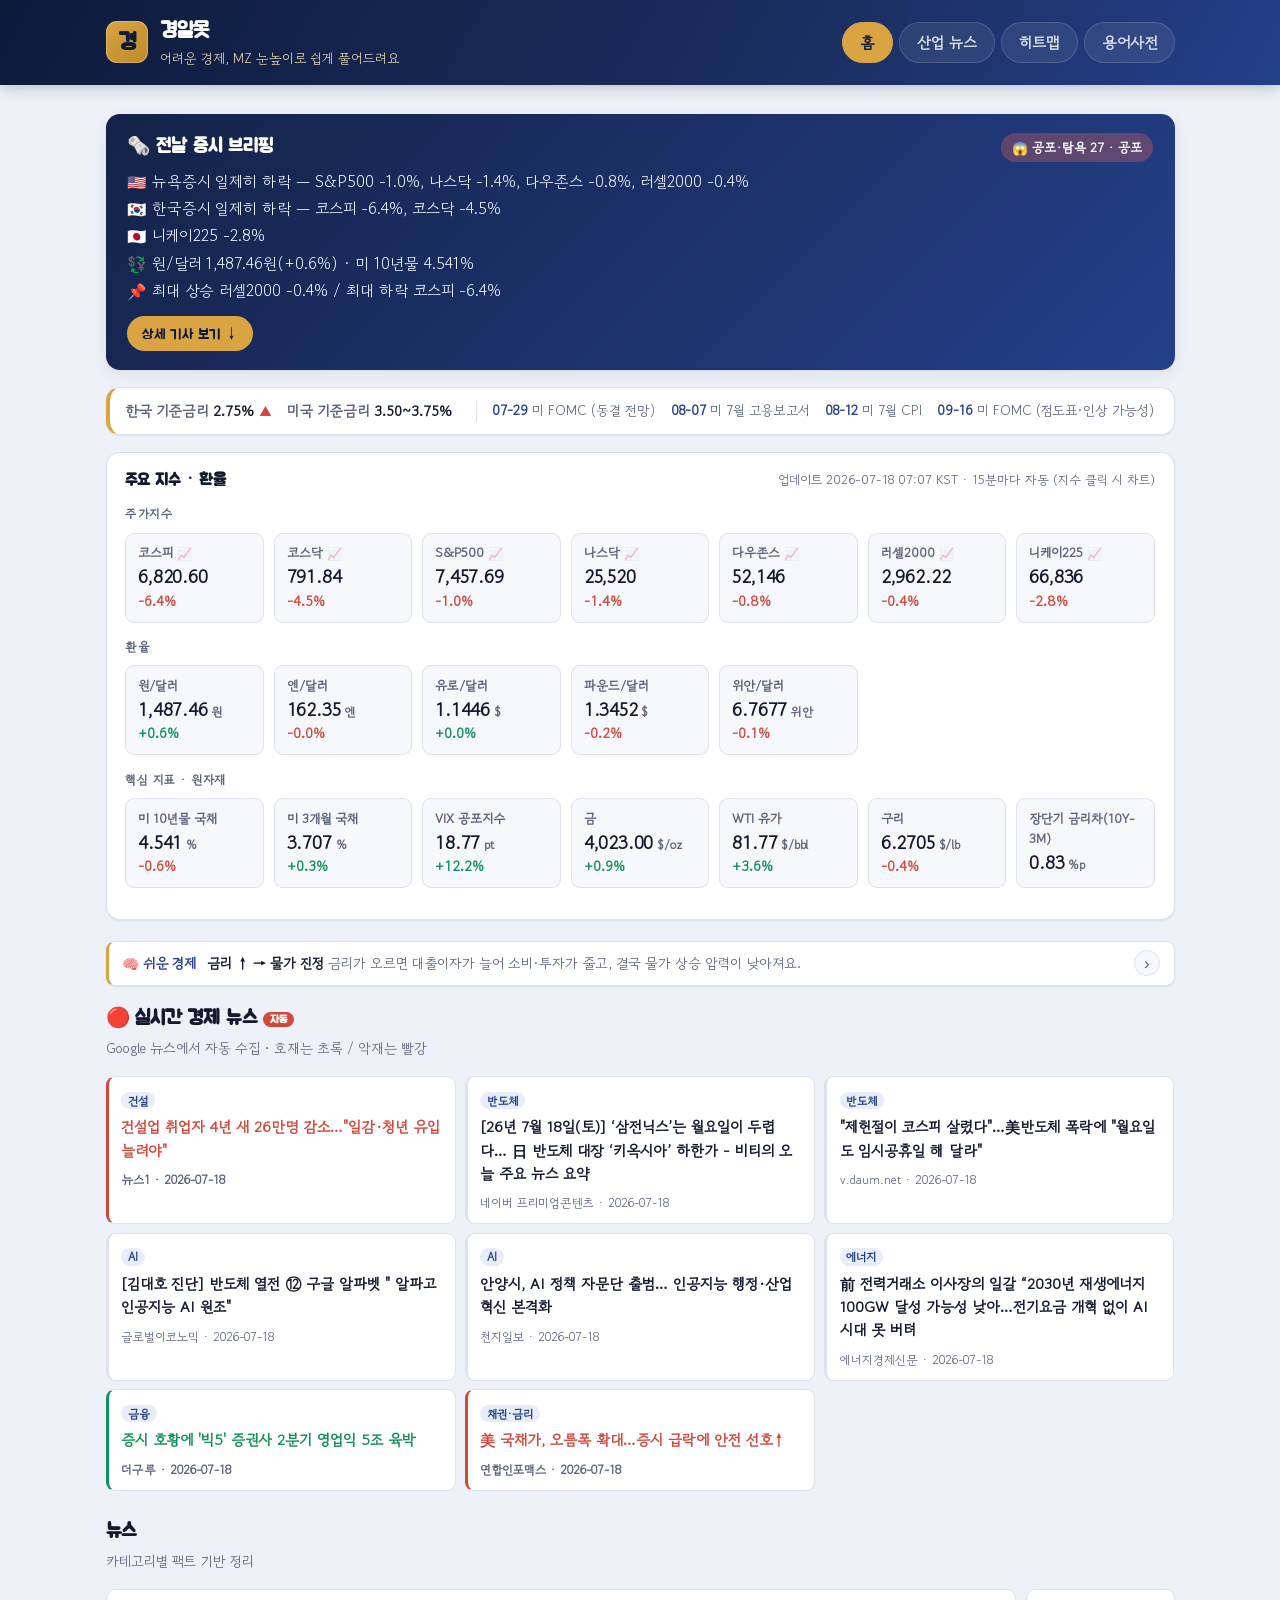
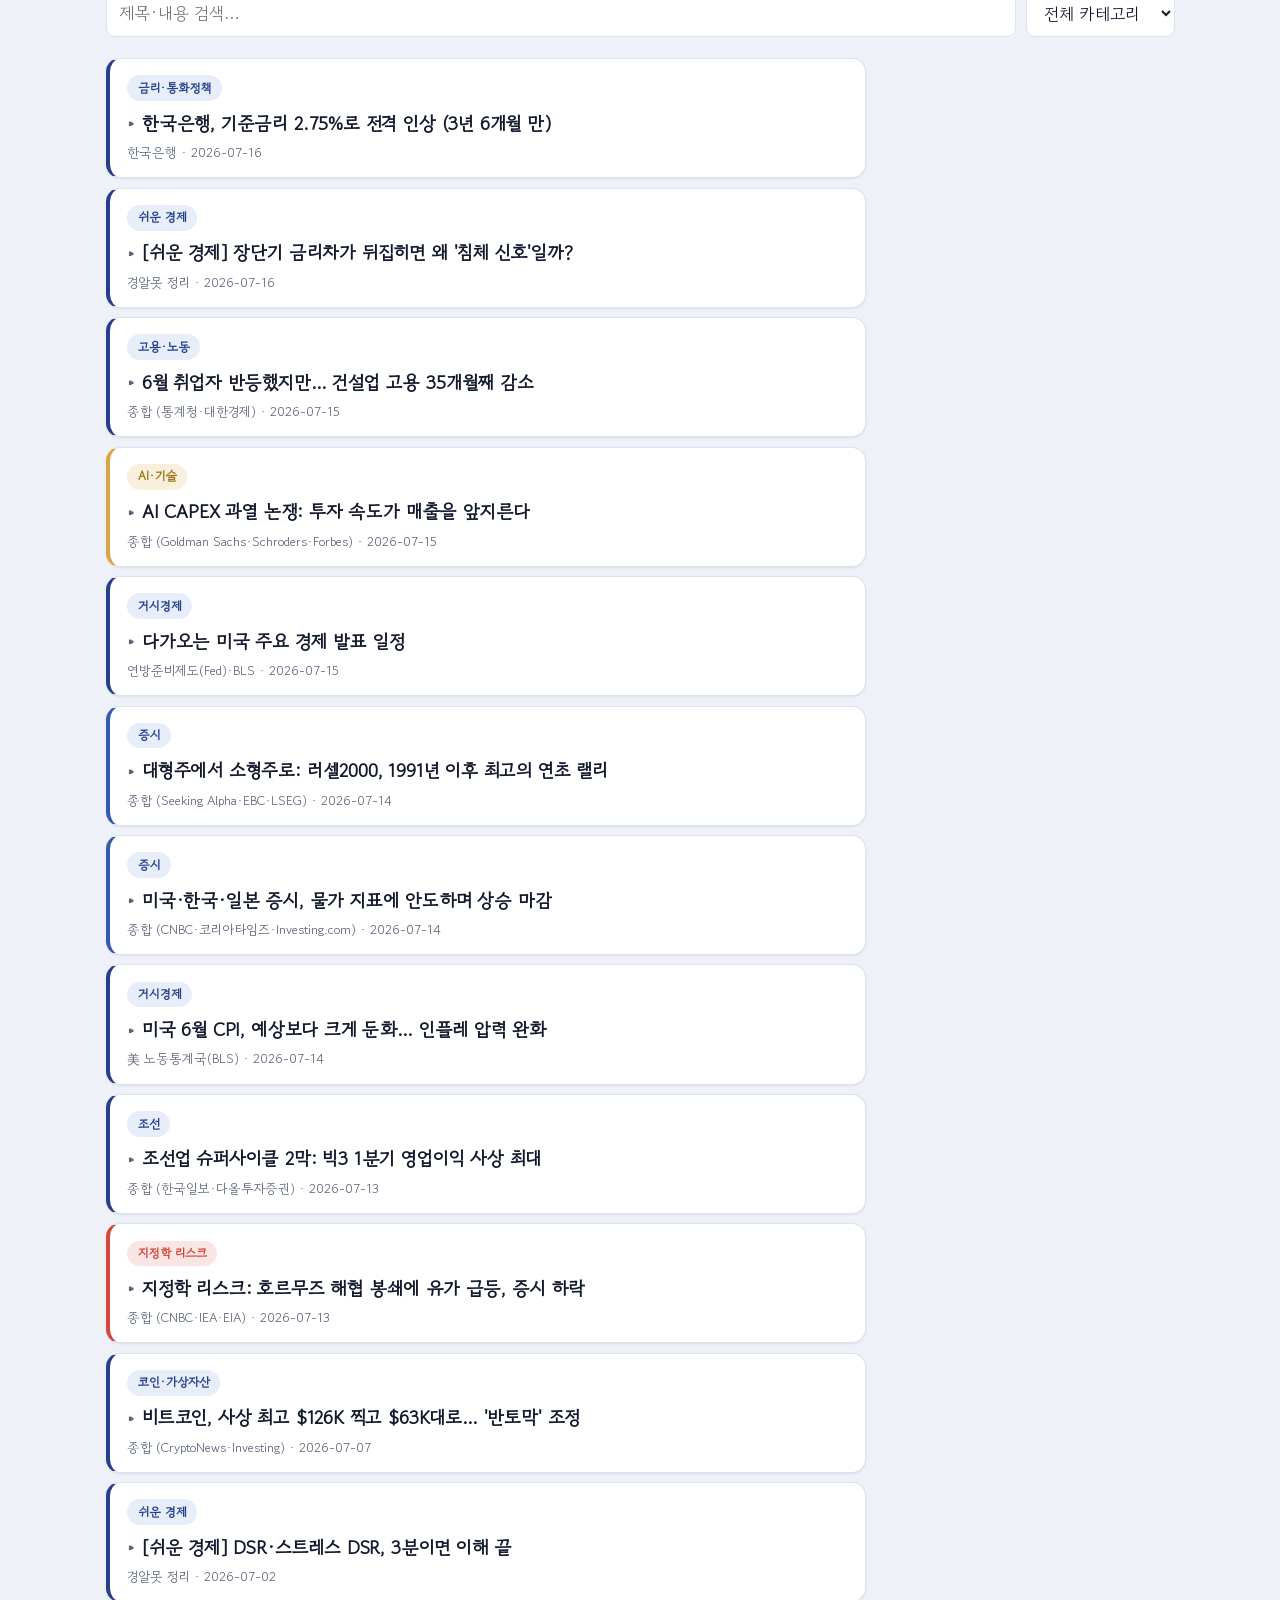
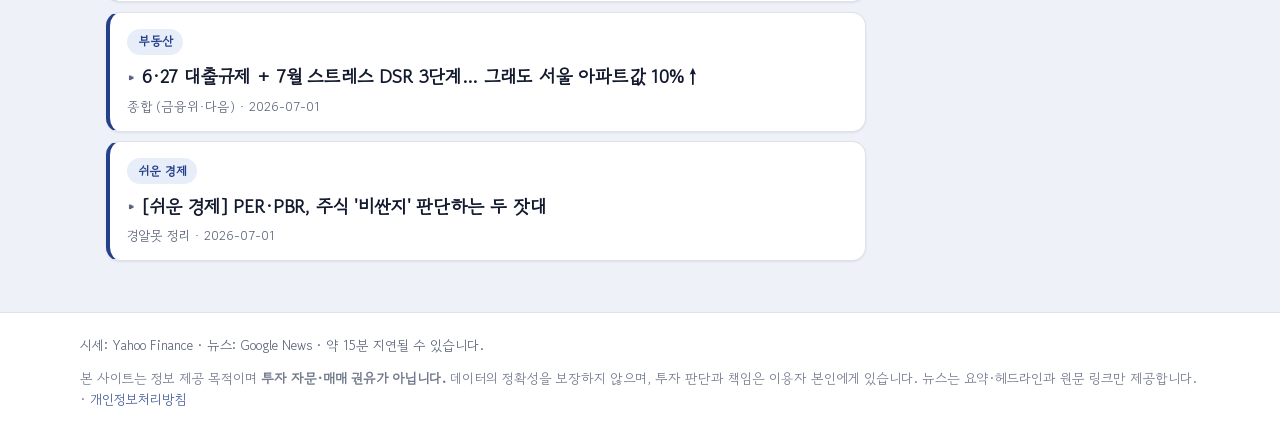
==== index.html @ bdac0a33 "Daily heatmap, remove fundamentals tab, add glossary quiz - Heatmap now shows 1-day (prev-close) cha" ====
<!DOCTYPE html>
<html lang="ko">
<head>
<meta charset="UTF-8">
<meta name="viewport" content="width=device-width, initial-scale=1.0">
<title>경알못 — 어려운 경제, 쉽게</title>
<meta name="description" content="어려운 경제 뉴스와 지표를 MZ 눈높이로 쉽게 풀어주는 경제 브리핑. 시세·차트·산업뉴스 자동 업데이트.">
<link rel="preconnect" href="https://fonts.googleapis.com">
<link rel="preconnect" href="https://fonts.gstatic.com" crossorigin>
<link href="https://fonts.googleapis.com/css2?family=Gowun+Dodum&family=Jua&display=swap" rel="stylesheet">
<link rel="stylesheet" href="style.css?v=12">
</head>
<body>
  <header class="site-header">
    <div class="header-inner">
      <div class="brand">
        <span class="brand-mark">경</span>
        <div>
          <h1>경알못</h1>
          <p class="tagline">어려운 경제, MZ 눈높이로 쉽게 풀어드려요</p>
        </div>
      </div>
      <nav class="tabs" role="tablist">
        <button class="tab-btn active" data-tab="news" role="tab" aria-selected="true">홈</button>
        <button class="tab-btn" data-tab="sectors" role="tab" aria-selected="false">산업 뉴스</button>
        <button class="tab-btn" data-tab="heatmap" role="tab" aria-selected="false">히트맵</button>
        <button class="tab-btn" data-tab="glossary" role="tab" aria-selected="false">용어사전</button>
      </nav>
    </div>
  </header>

  <main class="container">
    <!-- 뉴스 & 리스크 -->
    <section id="news" class="tab-panel active">
      <div class="brief-card" id="briefCard" hidden>
        <div class="brief-head">
          <h2>🗞️ 전날 증시 브리핑</h2>
          <span id="fngGauge" class="fng-pill" hidden></span>
        </div>
        <ul id="briefLines" class="brief-lines"></ul>
        <button class="brief-more" id="briefMore" type="button">상세 기사 보기 ↓</button>
      </div>

      <div class="events-band" id="eventsBand">
        <div class="rates-row" id="ratesRow"></div>
        <div class="calendar-row" id="calendarRow"></div>
      </div>

      <div class="market-board">
        <div class="market-head">
          <span class="market-title">주요 지수 · 환율</span>
          <span id="marketUpdated" class="market-updated"></span>
        </div>
        <div class="market-sub-label">주가지수</div>
        <div id="marketStrip" class="market-strip"></div>
        <div class="market-sub-label">환율</div>
        <div id="marketFx" class="market-strip"></div>
        <div class="market-sub-label" id="extraLabel" hidden>핵심 지표 · 원자재</div>
        <div id="marketExtra" class="market-strip"></div>
      </div>

      <div class="edu-band" id="eduBand"></div>

      <div class="section-head" id="liveHead" hidden>
        <h2>🔴 실시간 경제 뉴스 <span class="auto-tag">자동</span></h2>
        <p class="section-sub">Google 뉴스에서 자동 수집 · 호재는 초록 / 악재는 빨강</p>
      </div>
      <div id="liveNews" class="live-news"></div>

      <div class="section-head news-section-head">
        <h2>뉴스</h2>
        <p class="section-sub">카테고리별 팩트 기반 정리</p>
      </div>
      <div class="toolbar">
        <input type="search" id="newsSearch" placeholder="제목·내용 검색...">
        <select id="newsFilter" aria-label="카테고리 필터">
          <option value="all">전체 카테고리</option>
          <option value="거시경제">거시경제</option>
          <option value="금리·통화정책">금리·통화정책</option>
          <option value="증시">증시</option>
          <option value="환율">환율</option>
          <option value="지정학 리스크">지정학 리스크</option>
          <option value="AI·기술">AI·기술</option>
          <option value="반도체">반도체</option>
          <option value="조선">조선</option>
          <option value="건설">건설</option>
          <option value="에너지">에너지</option>
          <option value="금융">금융</option>
          <option value="헬스케어">헬스케어</option>
          <option value="부동산">부동산</option>
          <option value="코인·가상자산">코인·가상자산</option>
          <option value="정책·규제">정책·규제</option>
          <option value="고용·노동">고용·노동</option>
          <option value="소비·물가">소비·물가</option>
          <option value="원자재">원자재</option>
          <option value="세계경제">세계경제</option>
          <option value="채권·금리">채권·금리</option>
          <option value="재테크">재테크</option>
          <option value="쉬운 경제">쉬운 경제</option>
          <option value="기업">기업</option>
        </select>
      </div>
      <div id="newsList" class="card-list"></div>
      <p id="newsEmpty" class="empty-msg" hidden>표시할 글이 없어요.</p>
    </section>

    <!-- 산업 뉴스 -->
    <section id="sectors" class="tab-panel">
      <div class="section-head">
        <h2>산업별 최신 뉴스</h2>
        <p id="sectorsUpdated" class="section-sub"></p>
      </div>
      <div id="sectorGrid" class="sector-grid"></div>
    </section>

    <!-- 히트맵 -->
    <section id="heatmap" class="tab-panel">
      <div class="section-head">
        <h2>종목 히트맵</h2>
        <p id="heatmapBasis" class="section-sub"></p>
      </div>
      <div class="heat-legend">
        <span>하락</span>
        <span class="legend-bar" aria-hidden="true"></span>
        <span>상승</span>
      </div>
      <div id="heatmapGroups"></div>
    </section>

    <!-- 용어사전 -->
    <section id="glossary" class="tab-panel">
      <div class="section-head">
        <h2>경제 용어사전</h2>
        <p class="section-sub">퀴즈로 익히고, 모르는 용어는 검색해보세요 · MZ 눈높이 설명</p>
      </div>
      <div id="quizCard" class="quiz-card"></div>
      <div class="toolbar">
        <input type="search" id="glossarySearch" placeholder="용어 검색 (예: PER, 환율, DSR)...">
      </div>
      <div id="glossaryList" class="glossary-list"></div>
    </section>
  </main>

  <footer class="site-footer">
    <div class="footer-inner">
      <span>시세: Yahoo Finance · 뉴스: Google News · 약 15분 지연될 수 있습니다.</span>
      <span class="disclaimer">본 사이트는 정보 제공 목적이며 <strong>투자 자문·매매 권유가 아닙니다.</strong> 데이터의 정확성을 보장하지 않으며, 투자 판단과 책임은 이용자 본인에게 있습니다. 뉴스는 요약·헤드라인과 원문 링크만 제공합니다. · <a href="privacy.html">개인정보처리방침</a></span>
    </div>
  </footer>

  <div id="chartModal" class="modal" hidden>
    <div class="modal-backdrop" data-close></div>
    <div class="modal-box" role="dialog" aria-modal="true">
      <div class="modal-head">
        <span id="chartTitle"></span>
        <button id="chartClose" class="modal-close" aria-label="닫기" data-close>✕</button>
      </div>
      <div class="range-row" id="rangeRow"></div>
      <div id="chartStats" class="chart-stats"></div>
      <div class="chart-wrap">
        <canvas id="chartCanvas" width="640" height="300"></canvas>
        <div id="chartTip" class="chart-tip"></div>
      </div>
      <p id="chartMeta" class="chart-meta"></p>
    </div>
  </div>

  <script src="script.js?v=12"></script>
</body>
</html>
---- style.css ----
:root {
  /* Navy family */
  --navy-900: #0e1a3a;
  --navy-800: #142248;
  --navy-700: #1b2f63;
  --navy-600: #24408a;
  --navy-500: #345bb0;
  /* Accent — warm gold complements navy */
  --gold: #d9a441;
  --gold-soft: #f2e0b8;
  /* Neutrals (slight blue bias) */
  --bg: #eef1f7;
  --surface: #ffffff;
  --surface-2: #f6f8fc;
  --text: #131a2e;
  --text-muted: #5a6379;
  --border: #dde2ec;
  /* Semantic */
  --up: #12905a;
  --down: #d1493c;
  --chip-bg: #e7edf9;
  --chip-text: #24408a;

  --radius: 14px;
  --radius-sm: 9px;
  --shadow: 0 1px 2px rgba(14, 26, 58, 0.06), 0 4px 16px rgba(14, 26, 58, 0.07);
  --shadow-sm: 0 1px 2px rgba(14, 26, 58, 0.08);
  --maxw: 1120px;
  --font: "Gowun Dodum", -apple-system, BlinkMacSystemFont, "Apple SD Gothic Neo", "Malgun Gothic", sans-serif;
  --font-display: "Jua", "Gowun Dodum", sans-serif;
}

@media (prefers-color-scheme: dark) {
  :root {
    --bg: #0b1122;
    --surface: #141c34;
    --surface-2: #101830;
    --text: #e8ecf6;
    --text-muted: #9aa4bd;
    --border: #263252;
    --navy-700: #2a3f78;
    --up: #35c184;
    --down: #f0675a;
    --chip-bg: #1e2b4d;
    --chip-text: #a8c0f0;
    --gold: #e5b968;
    --shadow: 0 1px 2px rgba(0, 0, 0, 0.4), 0 6px 20px rgba(0, 0, 0, 0.35);
    --shadow-sm: 0 1px 2px rgba(0, 0, 0, 0.4);
  }
}

:root[data-theme="dark"] {
  --bg: #0b1122;
  --surface: #141c34;
  --surface-2: #101830;
  --text: #e8ecf6;
  --text-muted: #9aa4bd;
  --border: #263252;
  --navy-700: #2a3f78;
  --up: #35c184;
  --down: #f0675a;
  --chip-bg: #1e2b4d;
  --chip-text: #a8c0f0;
  --shadow: 0 1px 2px rgba(0, 0, 0, 0.4), 0 6px 20px rgba(0, 0, 0, 0.35);
  --shadow-sm: 0 1px 2px rgba(0, 0, 0, 0.4);
}

:root[data-theme="light"] {
  --bg: #eef1f7;
  --surface: #ffffff;
  --surface-2: #f6f8fc;
  --text: #131a2e;
  --text-muted: #5a6379;
  --border: #dde2ec;
  --navy-700: #1b2f63;
  --up: #12905a;
  --down: #d1493c;
  --chip-bg: #e7edf9;
  --chip-text: #24408a;
}

* { box-sizing: border-box; }

html { font-size: 17px; }
html, body { max-width: 100%; overflow-x: hidden; }

.site-header h1, .brand-mark, .section-head h2, .brief-head h2,
.market-title, .tab-btn, .modal-head #chartTitle {
  font-family: var(--font-display);
  letter-spacing: 0;
}

body {
  margin: 0;
  font-family: var(--font);
  background: var(--bg);
  color: var(--text);
  line-height: 1.55;
  -webkit-font-smoothing: antialiased;
}

/* ---------- Header ---------- */
.site-header {
  background: linear-gradient(120deg, var(--navy-900), var(--navy-700) 65%, var(--navy-600));
  color: #fff;
  box-shadow: 0 2px 14px rgba(14, 26, 58, 0.25);
  position: sticky;
  top: 0;
  z-index: 20;
}

.header-inner {
  max-width: var(--maxw);
  margin: 0 auto;
  padding: 0.9rem 1.5rem;
  display: flex;
  align-items: center;
  justify-content: space-between;
  gap: 1rem;
  flex-wrap: wrap;
}

.brand {
  display: flex;
  align-items: center;
  gap: 0.75rem;
}

.brand-mark {
  display: grid;
  place-items: center;
  width: 42px;
  height: 42px;
  border-radius: 11px;
  background: linear-gradient(145deg, var(--gold), #bd8b2a);
  color: var(--navy-900);
  font-weight: 800;
  font-size: 1.35rem;
  box-shadow: inset 0 0 0 1px rgba(255,255,255,0.25);
}

.site-header h1 {
  margin: 0;
  font-size: 1.25rem;
  font-weight: 800;
  letter-spacing: -0.02em;
}

.tagline {
  margin: 0;
  font-size: 0.8rem;
  color: var(--gold-soft);
  opacity: 0.92;
}

.tabs {
  display: flex;
  gap: 0.35rem;
}

.tab-btn {
  background: rgba(255, 255, 255, 0.08);
  border: 1px solid rgba(255, 255, 255, 0.14);
  color: rgba(255, 255, 255, 0.82);
  padding: 0.5rem 1rem;
  border-radius: 999px;
  font-size: 0.9rem;
  font-weight: 600;
  font-family: inherit;
  cursor: pointer;
  transition: background 0.15s ease, color 0.15s ease, border-color 0.15s ease;
}

.tab-btn:hover:not(.active) {
  background: rgba(255, 255, 255, 0.16);
  color: #fff;
}

.tab-btn.active {
  background: var(--gold);
  border-color: var(--gold);
  color: var(--navy-900);
}

/* ---------- Layout ---------- */
.container {
  max-width: var(--maxw);
  margin: 1.75rem auto 3rem;
  padding: 0 1.5rem;
}

.tab-panel { display: none; }
.tab-panel.active { display: block; animation: fade 0.25s ease; }

@keyframes fade {
  from { opacity: 0; transform: translateY(4px); }
  to { opacity: 1; transform: none; }
}

@media (prefers-reduced-motion: reduce) {
  .tab-panel.active { animation: none; }
}

.section-head { margin-bottom: 1rem; }
.section-head h2 {
  margin: 0;
  font-size: 1.15rem;
  font-weight: 800;
  letter-spacing: -0.01em;
}
.section-sub {
  margin: 0.25rem 0 0;
  font-size: 0.82rem;
  color: var(--text-muted);
}

/* ---------- Toolbar / inputs ---------- */
.toolbar {
  display: flex;
  gap: 0.6rem;
  margin-bottom: 1.25rem;
}
.toolbar input[type="search"] { flex: 1; }

input, select {
  font: inherit;
  padding: 0.55rem 0.75rem;
  border: 1px solid var(--border);
  border-radius: var(--radius-sm);
  background: var(--surface);
  color: var(--text);
}
input:focus, select:focus {
  outline: 2px solid var(--navy-500);
  outline-offset: 1px;
}

/* ---------- Events / rates band ---------- */
.events-band {
  background: var(--surface);
  border: 1px solid var(--border);
  border-left: 4px solid var(--gold);
  border-radius: var(--radius);
  box-shadow: var(--shadow-sm);
  padding: 0.7rem 0.9rem;
  margin-bottom: 1rem;
  display: flex;
  flex-wrap: wrap;
  align-items: center;
  gap: 0.5rem 1.1rem;
}
.rates-row, .calendar-row { display: flex; flex-wrap: wrap; gap: 0.5rem 0.9rem; align-items: center; }
.rate-pill { display: flex; align-items: baseline; gap: 0.3rem; font-size: 0.85rem; }
.rate-pill .rp-name { color: var(--text-muted); font-weight: 600; }
.rate-pill .rp-val { font-weight: 800; font-variant-numeric: tabular-nums; }
.rate-pill .rp-dir.up { color: var(--down); }     /* 금리 인상=긴축 표기(빨강) */
.rate-pill .rp-dir.down { color: var(--up); }
.cal-item { font-size: 0.8rem; color: var(--text-muted); white-space: nowrap; }
.cal-item b { color: var(--navy-600); font-weight: 800; }
.events-sep { width: 1px; align-self: stretch; background: var(--border); }

/* ---------- 전날 증시 브리핑 ---------- */
.brief-card {
  background: linear-gradient(135deg, var(--navy-800), var(--navy-600));
  color: #fff;
  border-radius: var(--radius);
  box-shadow: var(--shadow);
  padding: 1.1rem 1.25rem;
  margin-bottom: 1rem;
}
.brief-head { display: flex; align-items: center; justify-content: space-between; gap: 0.6rem; margin-bottom: 0.5rem; }
.brief-head h2 { margin: 0; font-size: 1.1rem; color: #fff; }
.fng-pill {
  font-size: 0.76rem; font-weight: 800; padding: 0.25rem 0.65rem; border-radius: 999px;
  background: rgba(255,255,255,0.16); color: #fff; white-space: nowrap;
}
.brief-lines { list-style: none; margin: 0; padding: 0; display: flex; flex-direction: column; gap: 0.28rem; }
.brief-lines li { font-size: 0.92rem; line-height: 1.45; color: #eaf0fd; overflow-wrap: anywhere; }
.brief-more {
  margin-top: 0.75rem;
  background: var(--gold); color: var(--navy-900);
  border: none; border-radius: 999px; padding: 0.4rem 0.9rem;
  font-family: var(--font-display); font-size: 0.85rem; cursor: pointer;
}
.brief-more:hover { filter: brightness(1.05); }

/* ---------- 용어 퀴즈 ---------- */
.quiz-card {
  background: linear-gradient(135deg, var(--navy-700), var(--navy-500));
  color: #fff; border-radius: var(--radius); box-shadow: var(--shadow);
  padding: 1.1rem 1.25rem; margin-bottom: 1.1rem;
}
.quiz-q { font-family: var(--font-display); font-size: 1rem; margin-bottom: 0.4rem; }
.quiz-def { font-size: 0.95rem; color: var(--gold-soft); margin-bottom: 0.8rem; line-height: 1.5; }
.quiz-choices { display: grid; grid-template-columns: repeat(auto-fit, minmax(130px, 1fr)); gap: 0.5rem; }
.quiz-choice {
  background: rgba(255,255,255,0.14); border: 1px solid rgba(255,255,255,0.25); color: #fff;
  border-radius: 999px; padding: 0.5rem 0.8rem; font-family: inherit; font-size: 0.9rem; cursor: pointer;
}
.quiz-choice:hover:not(:disabled) { background: rgba(255,255,255,0.26); }
.quiz-choice:disabled { cursor: default; }
.quiz-choice.right { background: var(--up); border-color: var(--up); font-weight: 700; }
.quiz-choice.wrong { background: var(--down); border-color: var(--down); }
.quiz-feedback { margin-top: 0.7rem; font-weight: 700; font-size: 0.92rem; }
.quiz-next {
  margin-left: 0.5rem; background: var(--gold); color: var(--navy-900); border: none;
  border-radius: 999px; padding: 0.3rem 0.8rem; font-family: var(--font-display); font-size: 0.82rem; cursor: pointer;
}

/* ---------- 용어사전 ---------- */
.glossary-list { display: grid; grid-template-columns: repeat(auto-fill, minmax(300px, 1fr)); gap: 0.7rem; }
.glossary-item {
  background: var(--surface); border: 1px solid var(--border); border-left: 3px solid var(--navy-500);
  border-radius: var(--radius-sm); box-shadow: var(--shadow-sm); padding: 0.7rem 0.9rem;
}
.glossary-item .gl-term { font-family: var(--font-display); font-size: 1rem; color: var(--navy-600); }
.glossary-item .gl-desc { font-size: 0.86rem; color: var(--text); margin-top: 0.15rem; }

/* ---------- 차트 호버 툴팁 ---------- */
.chart-wrap { position: relative; }
.chart-tip {
  position: absolute; pointer-events: none; z-index: 2;
  background: var(--navy-900); color: #fff; font-size: 0.75rem; font-weight: 700;
  padding: 0.25rem 0.5rem; border-radius: 6px; white-space: nowrap; transform: translate(-50%, -130%);
  opacity: 0; transition: opacity 0.1s;
}

/* ---------- 쉬운 경제 밴드 (자동 순환) ---------- */
.edu-band {
  display: flex;
  align-items: center;
  gap: 0.6rem;
  margin-bottom: 1rem;
  background: var(--surface);
  border: 1px solid var(--border);
  border-left: 3px solid var(--gold);
  border-radius: var(--radius-sm);
  box-shadow: var(--shadow-sm);
  padding: 0.5rem 0.8rem;
}
.edu-lead {
  flex: 0 0 auto;
  font-weight: 800;
  font-size: 0.82rem;
  color: var(--navy-600);
  white-space: nowrap;
}
.edu-rot { flex: 1 1 auto; min-width: 0; overflow: hidden; }
.edu-slide {
  display: block;
  font-size: 0.82rem;
  white-space: nowrap;
  overflow: hidden;
  text-overflow: ellipsis;
  animation: eduIn 0.4s ease;
}
.edu-slide b { color: var(--text); }
.edu-slide .edu-desc { color: var(--text-muted); }
.edu-nav {
  flex: 0 0 auto;
  background: var(--surface-2);
  border: 1px solid var(--border);
  color: var(--text-muted);
  width: 26px; height: 26px;
  border-radius: 50%;
  font-size: 1rem; line-height: 1;
  cursor: pointer;
}
.edu-nav:hover { border-color: var(--navy-500); color: var(--navy-600); }
@keyframes eduIn { from { opacity: 0; transform: translateY(3px); } to { opacity: 1; transform: none; } }
@media (prefers-reduced-motion: reduce) { .edu-slide { animation: none; } }
@media (max-width: 640px) { .edu-slide .edu-desc { display: none; } }

/* ---------- 실시간 경제 뉴스 (홈) ---------- */
.auto-tag {
  font-size: 0.65rem; font-weight: 800; vertical-align: middle;
  background: var(--down); color: #fff; padding: 0.1rem 0.4rem; border-radius: 999px;
}
.live-news {
  display: grid;
  grid-template-columns: repeat(auto-fill, minmax(320px, 1fr));
  gap: 0.5rem;
  margin-bottom: 1.5rem;
}
.live-item {
  display: block;
  background: var(--surface);
  border: 1px solid var(--border);
  border-left: 3px solid var(--border);
  border-radius: var(--radius-sm);
  padding: 0.5rem 0.75rem;
  text-decoration: none;
  color: var(--text);
}
.live-item:hover { border-color: var(--navy-500); }
.live-item.pos { border-left-color: var(--up); }
.live-item.neg { border-left-color: var(--down); }
.live-sector { font-size: 0.68rem; font-weight: 800; color: var(--chip-text); background: var(--chip-bg); padding: 0.05rem 0.4rem; border-radius: 999px; }
.live-title { display: block; font-size: 0.88rem; font-weight: 600; margin: 0.2rem 0; overflow-wrap: anywhere; }
.live-item.pos .live-title { color: var(--up); }
.live-item.neg .live-title { color: var(--down); }
.live-meta { font-size: 0.72rem; color: var(--text-muted); }

/* ---------- 차트 기간 버튼 ---------- */
.range-row { display: flex; flex-wrap: wrap; gap: 0.3rem; margin-bottom: 0.7rem; }
.range-btn {
  background: var(--surface-2);
  border: 1px solid var(--border);
  color: var(--text-muted);
  border-radius: 999px;
  padding: 0.25rem 0.7rem;
  font-size: 0.78rem;
  font-weight: 700;
  font-family: inherit;
  cursor: pointer;
}
.range-btn.active { background: var(--navy-600); border-color: var(--navy-600); color: #fff; }
.range-btn:disabled { opacity: 0.35; cursor: not-allowed; }
.chart-meta .pos { color: var(--up); font-weight: 700; }
.chart-meta .neg { color: var(--down); font-weight: 700; }
.chart-stats { display: flex; flex-wrap: wrap; gap: 0.4rem 1.1rem; margin-bottom: 0.5rem; font-size: 0.82rem; }
.chart-stats span { color: var(--text-muted); }
.chart-stats b { color: var(--text); font-variant-numeric: tabular-nums; margin-left: 0.25rem; }
.chart-stats .cur b { color: var(--navy-600); font-size: 1.05rem; }

/* ---------- Market board ---------- */
.market-board {
  background: var(--surface);
  border: 1px solid var(--border);
  border-radius: var(--radius);
  box-shadow: var(--shadow-sm);
  padding: 0.9rem 1.1rem;
  margin-bottom: 1.25rem;
}
.market-head {
  display: flex;
  align-items: baseline;
  justify-content: space-between;
  gap: 0.75rem;
  margin-bottom: 0.7rem;
}
.market-title {
  font-weight: 800;
  font-size: 0.95rem;
}
.market-updated {
  font-size: 0.74rem;
  color: var(--text-muted);
}
.market-sub-label {
  font-size: 0.72rem;
  font-weight: 800;
  text-transform: uppercase;
  letter-spacing: 0.04em;
  color: var(--text-muted);
  margin: 0.2rem 0 0.5rem;
}
.market-sub-label + .market-strip { margin-bottom: 0.9rem; }
.market-strip {
  display: grid;
  grid-template-columns: repeat(auto-fill, minmax(128px, 1fr));
  gap: 0.6rem;
}
.news-section-head { margin-top: 0.5rem; }
.market-item {
  border: 1px solid var(--border);
  border-radius: var(--radius-sm);
  padding: 0.55rem 0.7rem;
  background: var(--surface-2);
}
.market-item .mi-name {
  font-size: 0.76rem;
  color: var(--text-muted);
  font-weight: 600;
}
.market-item .mi-close {
  font-size: 1.05rem;
  font-weight: 800;
  font-variant-numeric: tabular-nums;
  letter-spacing: -0.01em;
}
.market-item .mi-change {
  font-size: 0.82rem;
  font-weight: 700;
  font-variant-numeric: tabular-nums;
}
.market-item .mi-change.pos { color: var(--up); }
.market-item .mi-change.neg { color: var(--down); }
.market-item .mi-unit { font-size: 0.72rem; font-weight: 600; color: var(--text-muted); }
.market-item.clickable { cursor: pointer; transition: border-color 0.12s ease, transform 0.12s ease; }
.market-item.clickable:hover { border-color: var(--navy-500); transform: translateY(-1px); }
.market-item.clickable .mi-name::after { content: " 📈"; font-size: 0.7rem; opacity: 0.6; }

/* ---------- News cards ---------- */
.card-list {
  display: flex;
  flex-direction: column;
  gap: 0.55rem;
  max-width: 760px;
}

.news-card {
  background: var(--surface);
  border: 1px solid var(--border);
  border-radius: var(--radius);
  box-shadow: var(--shadow-sm);
  padding: 0.8rem 1.05rem;
  border-left: 4px solid var(--navy-600);
  transition: box-shadow 0.15s ease, transform 0.15s ease;
}
.news-card h3 { margin: 0.3rem 0 0.25rem; font-size: 1rem; }
.news-card.open { box-shadow: var(--shadow); }
.news-card:hover {
  box-shadow: var(--shadow);
  transform: translateY(-1px);
}
.news-card[data-cat="지정학 리스크"] { border-left-color: var(--down); }
.news-card[data-cat="AI·기술"] { border-left-color: var(--gold); }
.news-card[data-cat="증시"] { border-left-color: var(--navy-500); }

.news-card h3 {
  margin: 0.45rem 0 0.35rem;
  font-size: 1.08rem;
  font-weight: 700;
  letter-spacing: -0.01em;
  text-wrap: balance;
}
.news-card .meta {
  font-size: 0.78rem;
  color: var(--text-muted);
  margin: 0;
}
/* 홈 뉴스는 한눈에 보이도록 기본은 제목만(접힘), 클릭하면 펼침 */
.news-card { cursor: pointer; }
.news-card h3 { display: flex; align-items: flex-start; gap: 0.4rem; }
.news-card h3::before {
  content: "▸";
  color: var(--text-muted);
  font-size: 0.85em;
  transition: transform 0.15s ease;
  flex: 0 0 auto;
  margin-top: 0.1em;
}
.news-card.open h3::before { transform: rotate(90deg); }
.news-card .summary {
  margin: 0.6rem 0 0;
  white-space: pre-wrap;
  font-size: 0.92rem;
  color: var(--text);
  overflow-wrap: anywhere;
  display: none;
}
.news-card.open .summary { display: block; }
.news-card .link-btn { display: none; }
.news-card.open .link-btn { display: inline-block; }

.chip {
  display: inline-block;
  background: var(--chip-bg);
  color: var(--chip-text);
  font-size: 0.72rem;
  font-weight: 700;
  padding: 0.2rem 0.62rem;
  border-radius: 999px;
}
.chip.risk { background: rgba(209, 73, 60, 0.14); color: var(--down); }
.chip.ai { background: rgba(217, 164, 65, 0.18); color: #9a7418; }

/* ---------- Sector news ---------- */
.sector-grid {
  display: grid;
  grid-template-columns: repeat(auto-fill, minmax(300px, 1fr));
  gap: 1rem;
}
.sector-card {
  background: var(--surface);
  border: 1px solid var(--border);
  border-radius: var(--radius);
  box-shadow: var(--shadow-sm);
  padding: 1rem 1.15rem;
}
.sector-card h3 {
  margin: 0 0 0.6rem;
  font-size: 1rem;
  font-weight: 800;
  display: flex;
  align-items: center;
  gap: 0.4rem;
}
.sector-card h3::before {
  content: "";
  width: 8px;
  height: 8px;
  border-radius: 50%;
  background: var(--navy-500);
}
.sector-news-list {
  list-style: none;
  margin: 0;
  padding: 0;
  display: flex;
  flex-direction: column;
  gap: 0.6rem;
}
.sector-news-list li { line-height: 1.4; }
.sector-news-list a {
  color: var(--text);
  text-decoration: none;
  font-size: 0.9rem;
  font-weight: 500;
}
.sector-news-list a:hover { color: var(--navy-500); text-decoration: underline; }
/* 중요도 색상: 호재=초록, 악재=빨강 좌측 바 */
.sector-news-list li { padding-left: 0.6rem; border-left: 3px solid transparent; }
.sector-news-list li.pos { border-left-color: var(--up); }
.sector-news-list li.neg { border-left-color: var(--down); }
.sector-news-list li.pos a { color: var(--up); }
.sector-news-list li.neg a { color: var(--down); }
.sector-news-meta {
  display: block;
  font-size: 0.74rem;
  color: var(--text-muted);
  margin-top: 0.15rem;
}
.sector-empty {
  font-size: 0.85rem;
  color: var(--text-muted);
  padding: 0.5rem 0;
}

.link-btn {
  display: inline-block;
  margin-top: 0.7rem;
  font-size: 0.82rem;
  font-weight: 600;
  color: var(--navy-600);
  text-decoration: none;
}
.link-btn:hover { text-decoration: underline; }

/* ---------- Heatmap ---------- */
.heat-legend {
  display: flex;
  align-items: center;
  gap: 0.55rem;
  font-size: 0.75rem;
  color: var(--text-muted);
  margin-bottom: 1rem;
}
.legend-bar {
  width: 160px;
  height: 10px;
  border-radius: 5px;
  background: linear-gradient(90deg, #b2342c, #3a4a66 50%, #127a4a);
}

.heat-group { margin-bottom: 1.5rem; }
.heat-group-title {
  font-size: 0.82rem;
  font-weight: 800;
  text-transform: uppercase;
  letter-spacing: 0.04em;
  color: var(--text-muted);
  margin: 0 0 0.55rem;
}
.heat-grid {
  display: grid;
  grid-template-columns: repeat(auto-fill, minmax(104px, 1fr));
  grid-auto-rows: 82px;
  grid-auto-flow: dense;
  gap: 6px;
}
.heat-tile {
  border-radius: var(--radius-sm);
  padding: 0.55rem 0.6rem;
  display: flex;
  flex-direction: column;
  justify-content: center;
  color: #fff;
  overflow: hidden;
  box-shadow: inset 0 0 0 1px rgba(255,255,255,0.06);
}
.heat-tile.big { grid-column: span 2; grid-row: span 2; }
.heat-ticker {
  font-weight: 800;
  font-size: 1rem;
  letter-spacing: 0.01em;
}
.heat-tile.big .heat-ticker { font-size: 1.5rem; }
.heat-name {
  font-size: 0.72rem;
  opacity: 0.85;
  white-space: nowrap;
  overflow: hidden;
  text-overflow: ellipsis;
}
.heat-change {
  margin-top: auto;
  font-weight: 700;
  font-size: 0.9rem;
  font-variant-numeric: tabular-nums;
}
.heat-tile.big .heat-change { font-size: 1.15rem; }

/* ---------- Data table ---------- */
.table-wrap {
  overflow-x: auto;
  border: 1px solid var(--border);
  border-radius: var(--radius);
  box-shadow: var(--shadow-sm);
  background: var(--surface);
}
.data-table {
  width: 100%;
  border-collapse: collapse;
  font-size: 0.9rem;
  min-width: 720px;
}
.data-table thead th {
  background: var(--navy-700);
  color: #fff;
  font-weight: 700;
  text-align: left;
  padding: 0.7rem 0.85rem;
  white-space: nowrap;
  font-size: 0.82rem;
}
.data-table th.sortable { cursor: pointer; user-select: none; }
.data-table th.sortable:hover { color: var(--gold-soft); }
.data-table th.sortable[data-arrow]::after { content: " " attr(data-arrow); font-size: 0.7rem; }
.data-table th.num, .data-table td.num {
  text-align: right;
  font-variant-numeric: tabular-nums;
}
.data-table tbody td {
  padding: 0.7rem 0.85rem;
  border-top: 1px solid var(--border);
  vertical-align: middle;
}
.data-table tbody tr:nth-child(even) { background: var(--surface-2); }
.data-table tbody tr:hover { background: var(--chip-bg); }

.tk {
  font-weight: 800;
  letter-spacing: 0.02em;
}
.tk-name {
  display: block;
  font-size: 0.76rem;
  color: var(--text-muted);
  font-weight: 500;
}
.per-tag {
  font-size: 0.66rem;
  color: var(--text-muted);
  margin-left: 0.2rem;
}
.grp-tag {
  display: inline-block;
  font-size: 0.72rem;
  padding: 0.15rem 0.5rem;
  border-radius: 999px;
  background: var(--chip-bg);
  color: var(--chip-text);
  white-space: nowrap;
}
.pos { color: var(--up); font-weight: 700; }
.neg { color: var(--down); font-weight: 700; }
.muted { color: var(--text-muted); }
.note-cell { color: var(--text-muted); font-size: 0.82rem; min-width: 180px; }

/* ---------- Indicators (macro) ---------- */
.indicator-list {
  display: flex;
  flex-direction: column;
  gap: 0.75rem;
}
.indicator-group { }
.indicator-group-title {
  font-size: 0.8rem;
  font-weight: 800;
  color: var(--text-muted);
  margin: 0.5rem 0 0.5rem;
  text-transform: uppercase;
  letter-spacing: 0.03em;
}
.indicator-row {
  display: flex;
  align-items: center;
  gap: 0.85rem;
  background: var(--surface);
  border: 1px solid var(--border);
  border-radius: var(--radius);
  box-shadow: var(--shadow-sm);
  padding: 0.8rem 1rem;
}
.indicator-value {
  font-size: 1.28rem;
  font-weight: 800;
  min-width: 130px;
  font-variant-numeric: tabular-nums;
}
.indicator-value.up { color: var(--up); }
.indicator-value.down { color: var(--down); }
.indicator-info { flex: 1; }
.indicator-info .name { font-weight: 700; }
.indicator-info .meta { font-size: 0.8rem; color: var(--text-muted); }

/* ---------- Empty / footer ---------- */
.empty-msg {
  text-align: center;
  color: var(--text-muted);
  padding: 2.5rem 1rem;
  border: 1px dashed var(--border);
  border-radius: var(--radius);
}

.site-footer {
  border-top: 1px solid var(--border);
  padding: 1.25rem 1.5rem;
  background: var(--surface);
}
.footer-inner {
  max-width: var(--maxw);
  margin: 0 auto;
  display: flex;
  justify-content: space-between;
  gap: 0.75rem;
  flex-wrap: wrap;
  font-size: 0.8rem;
  color: var(--text-muted);
}
.disclaimer { color: var(--text-muted); opacity: 0.85; }
.footer-inner a { color: var(--navy-600); text-decoration: none; }
.footer-inner a:hover { text-decoration: underline; }

/* ---------- Chart modal ---------- */
.modal { position: fixed; inset: 0; z-index: 50; display: flex; align-items: center; justify-content: center; padding: 1rem; }
.modal[hidden] { display: none; }
.modal-backdrop { position: absolute; inset: 0; background: rgba(8, 14, 30, 0.55); }
.modal-box {
  position: relative;
  background: var(--surface);
  border: 1px solid var(--border);
  border-radius: var(--radius);
  box-shadow: var(--shadow);
  padding: 1rem 1.15rem 1.2rem;
  width: min(680px, 100%);
}
.modal-head { display: flex; justify-content: space-between; align-items: center; margin-bottom: 0.6rem; }
.modal-head #chartTitle { font-weight: 800; font-size: 1.05rem; }
.modal-close { background: none; border: none; font-size: 1.1rem; color: var(--text-muted); cursor: pointer; padding: 0.2rem 0.4rem; }
.modal-close:hover { color: var(--text); }
#chartCanvas { width: 100%; height: auto; display: block; }
.chart-meta { font-size: 0.8rem; color: var(--text-muted); margin: 0.5rem 0 0; text-align: right; }

@media (max-width: 640px) {
  .site-header { padding: 0.9rem 1rem; }
  .events-band { gap: 0.4rem 0.7rem; }
  .header-inner { flex-direction: column; align-items: stretch; gap: 0.7rem; padding: 0; }
  .site-header h1 { font-size: 1.15rem; }
  .tagline { font-size: 0.75rem; }
  .brand-mark { width: 38px; height: 38px; font-size: 1.2rem; }

  /* 탭이 4개라 화면을 넘으면 가로 스크롤 (잘리지 않게) */
  .tabs {
    width: 100%;
    overflow-x: auto;
    flex-wrap: nowrap;
    -webkit-overflow-scrolling: touch;
    scrollbar-width: none;
    padding-bottom: 2px;
  }
  .tabs::-webkit-scrollbar { display: none; }
  .tab-btn { flex: 0 0 auto; white-space: nowrap; }

  .container { padding: 0 1rem; }
  .toolbar { flex-direction: column; }
  .toolbar input[type="search"], .toolbar select { width: 100%; }
  .market-head { flex-direction: column; align-items: flex-start; gap: 0.15rem; }
  .market-updated { white-space: normal; line-height: 1.35; }
  .news-card { padding: 1rem 1.05rem; }
  .site-header h1, .news-card h3, .section-head h2 { overflow-wrap: anywhere; }
  .footer-inner { flex-direction: column; align-items: flex-start; }
}
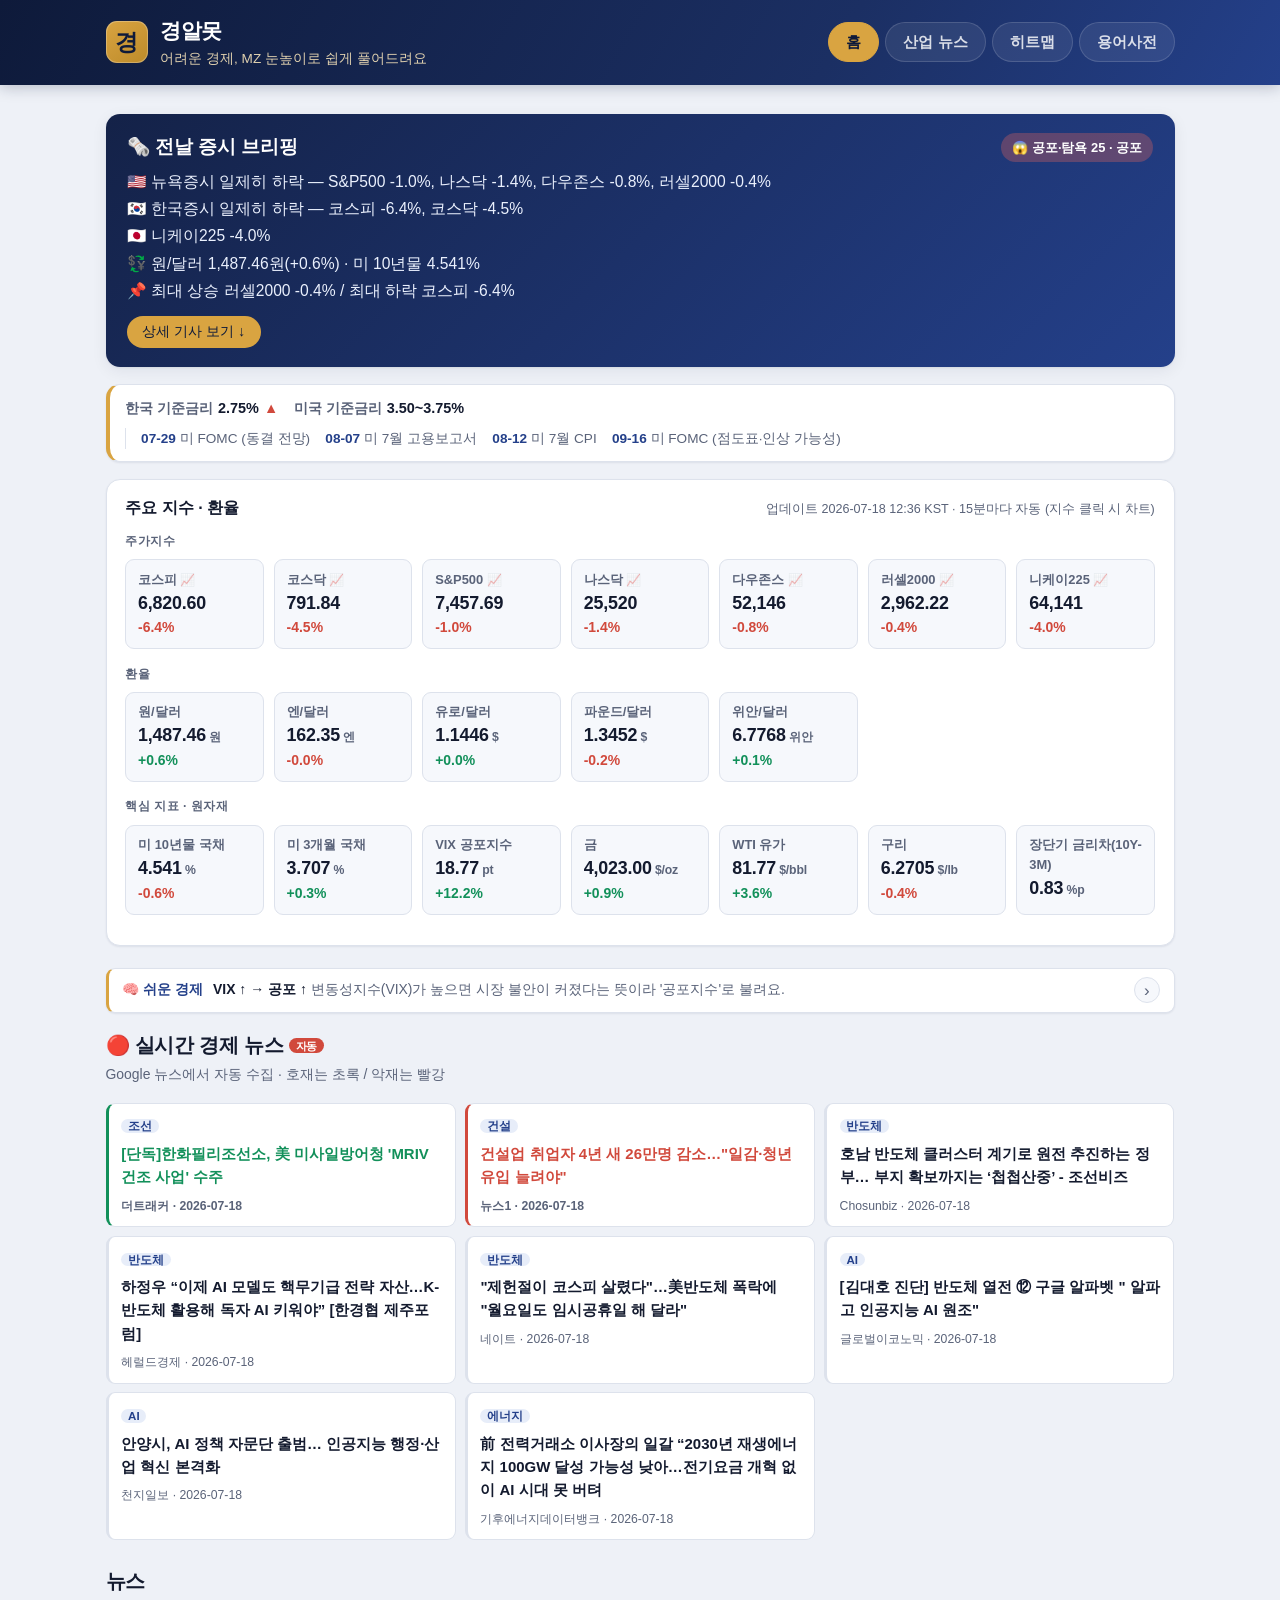
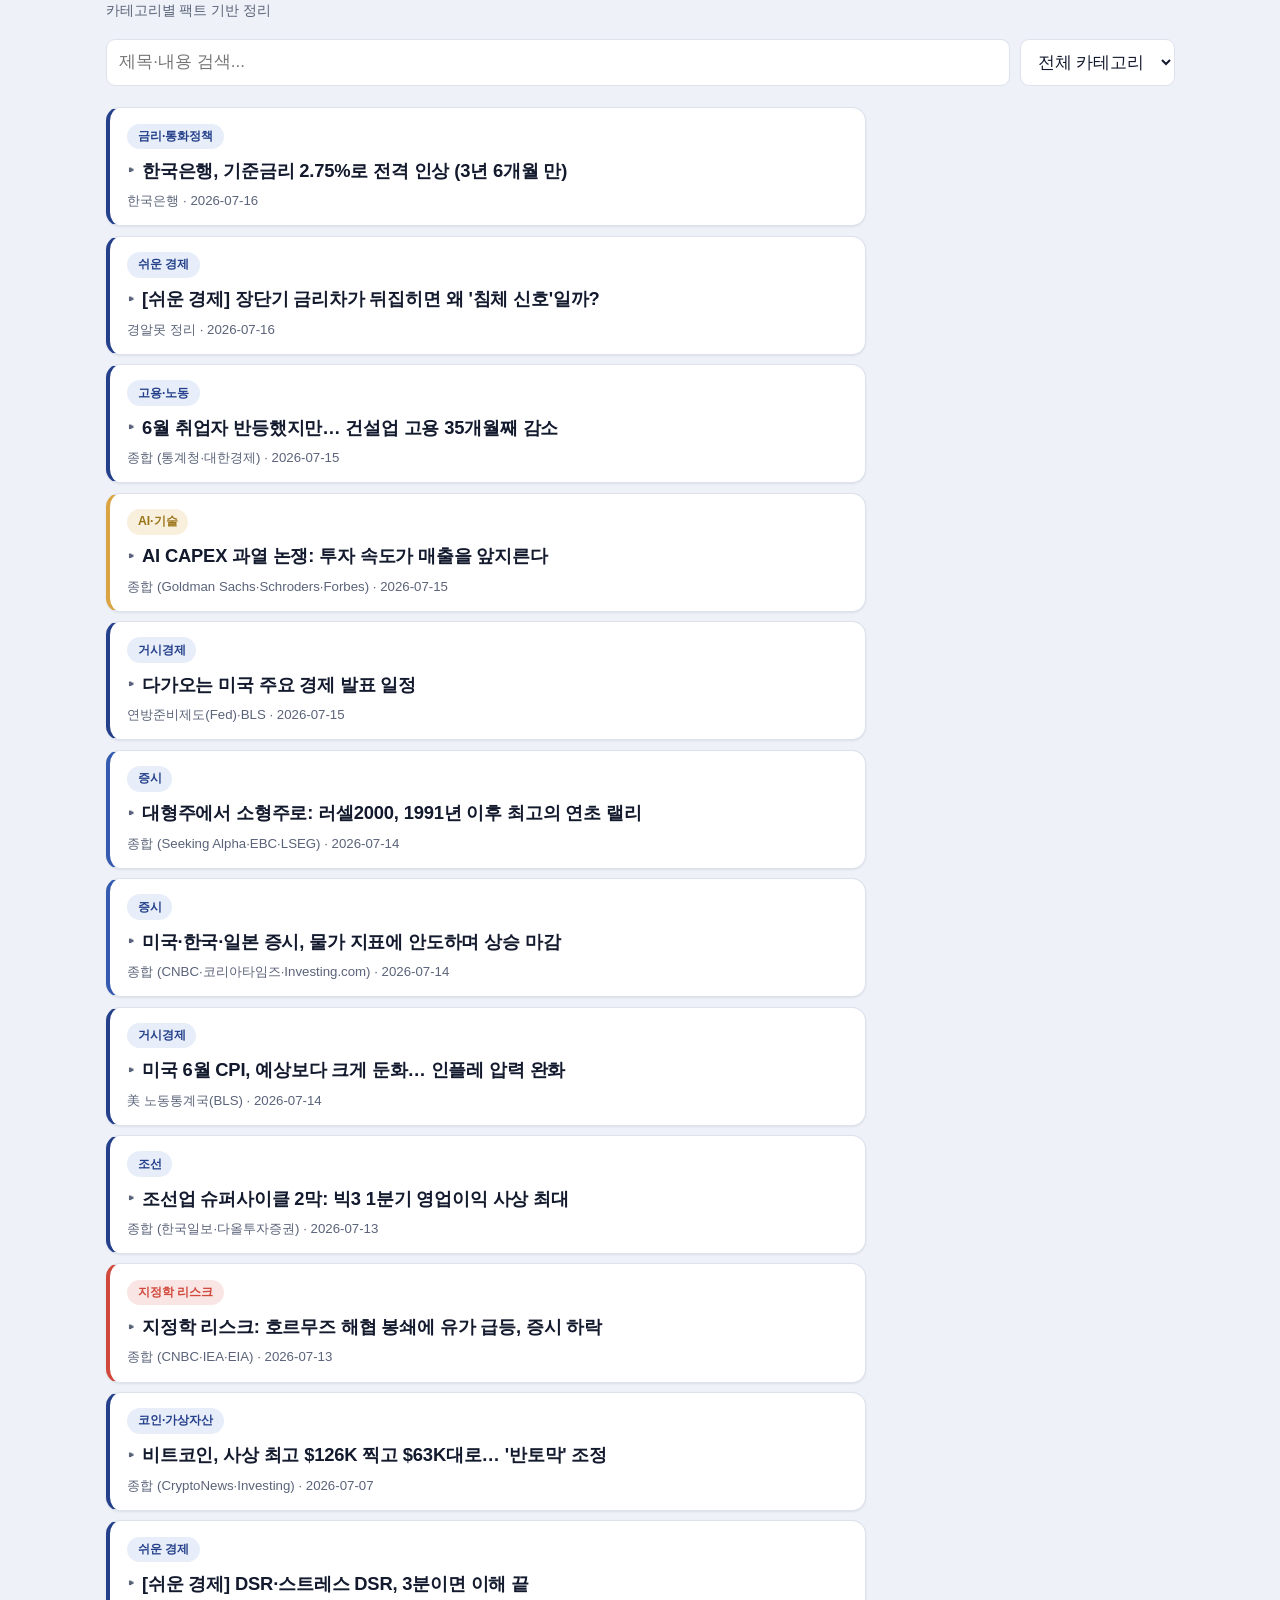
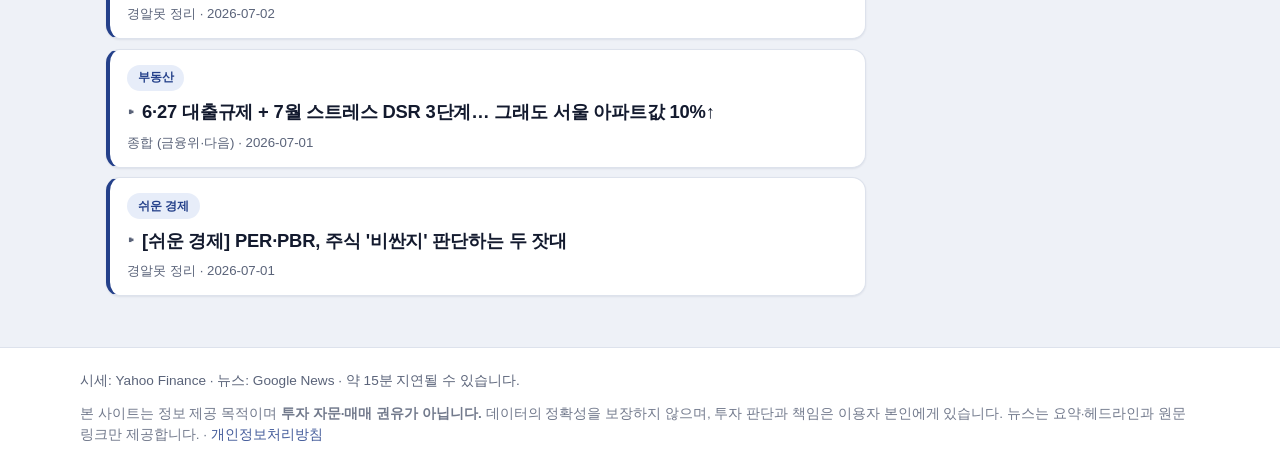
==== commit 5656e986: "Switch fonts to Malgun Gothic; add deploy essentials for idkeconomy.com - All fonts now Malgun Gothi" ====
--- a/index.html
+++ b/index.html
@@ -4,11 +4,31 @@
 <meta charset="UTF-8">
 <meta name="viewport" content="width=device-width, initial-scale=1.0">
 <title>경알못 — 어려운 경제, 쉽게</title>
-<meta name="description" content="어려운 경제 뉴스와 지표를 MZ 눈높이로 쉽게 풀어주는 경제 브리핑. 시세·차트·산업뉴스 자동 업데이트.">
-<link rel="preconnect" href="https://fonts.googleapis.com">
-<link rel="preconnect" href="https://fonts.gstatic.com" crossorigin>
-<link href="https://fonts.googleapis.com/css2?family=Gowun+Dodum&family=Jua&display=swap" rel="stylesheet">
-<link rel="stylesheet" href="style.css?v=12">
+<meta name="description" content="어려운 경제 뉴스와 지표를 MZ 눈높이로 쉽게 풀어주는 경제 브리핑. 주요 지수·환율·차트·히트맵·산업뉴스 자동 업데이트.">
+<meta name="keywords" content="경제,증시,환율,금리,코스피,나스닥,경제뉴스,경제용어,히트맵,MZ,쉬운경제">
+<meta name="author" content="경알못">
+<meta name="theme-color" content="#0e1a3a">
+<meta name="robots" content="index, follow">
+<link rel="canonical" href="https://idkeconomy.com/">
+
+<!-- Open Graph -->
+<meta property="og:type" content="website">
+<meta property="og:site_name" content="경알못">
+<meta property="og:title" content="경알못 — 어려운 경제, 쉽게">
+<meta property="og:description" content="어려운 경제 뉴스와 지표를 MZ 눈높이로 쉽게 풀어주는 경제 브리핑. 시세·차트·산업뉴스 자동 업데이트.">
+<meta property="og:url" content="https://idkeconomy.com/">
+<meta property="og:image" content="https://idkeconomy.com/og-image.svg">
+<meta property="og:locale" content="ko_KR">
+
+<!-- Twitter -->
+<meta name="twitter:card" content="summary_large_image">
+<meta name="twitter:title" content="경알못 — 어려운 경제, 쉽게">
+<meta name="twitter:description" content="어려운 경제 뉴스와 지표를 MZ 눈높이로 쉽게 풀어주는 경제 브리핑.">
+<meta name="twitter:image" content="https://idkeconomy.com/og-image.svg">
+
+<link rel="icon" type="image/svg+xml" href="favicon.svg">
+<link rel="apple-touch-icon" href="favicon.svg">
+<link rel="stylesheet" href="style.css?v=13">
 </head>
 <body>
   <header class="site-header">
@@ -165,6 +185,6 @@
     </div>
   </div>
 
-  <script src="script.js?v=12"></script>
+  <script src="script.js?v=13"></script>
 </body>
 </html>
--- a/style.css
+++ b/style.css
@@ -26,8 +26,8 @@
   --shadow: 0 1px 2px rgba(14, 26, 58, 0.06), 0 4px 16px rgba(14, 26, 58, 0.07);
   --shadow-sm: 0 1px 2px rgba(14, 26, 58, 0.08);
   --maxw: 1120px;
-  --font: "Gowun Dodum", -apple-system, BlinkMacSystemFont, "Apple SD Gothic Neo", "Malgun Gothic", sans-serif;
-  --font-display: "Jua", "Gowun Dodum", sans-serif;
+  --font: "Malgun Gothic", "맑은 고딕", "Apple SD Gothic Neo", -apple-system, BlinkMacSystemFont, sans-serif;
+  --font-display: "Malgun Gothic", "맑은 고딕", "Apple SD Gothic Neo", sans-serif;
 }
 
 @media (prefers-color-scheme: dark) {
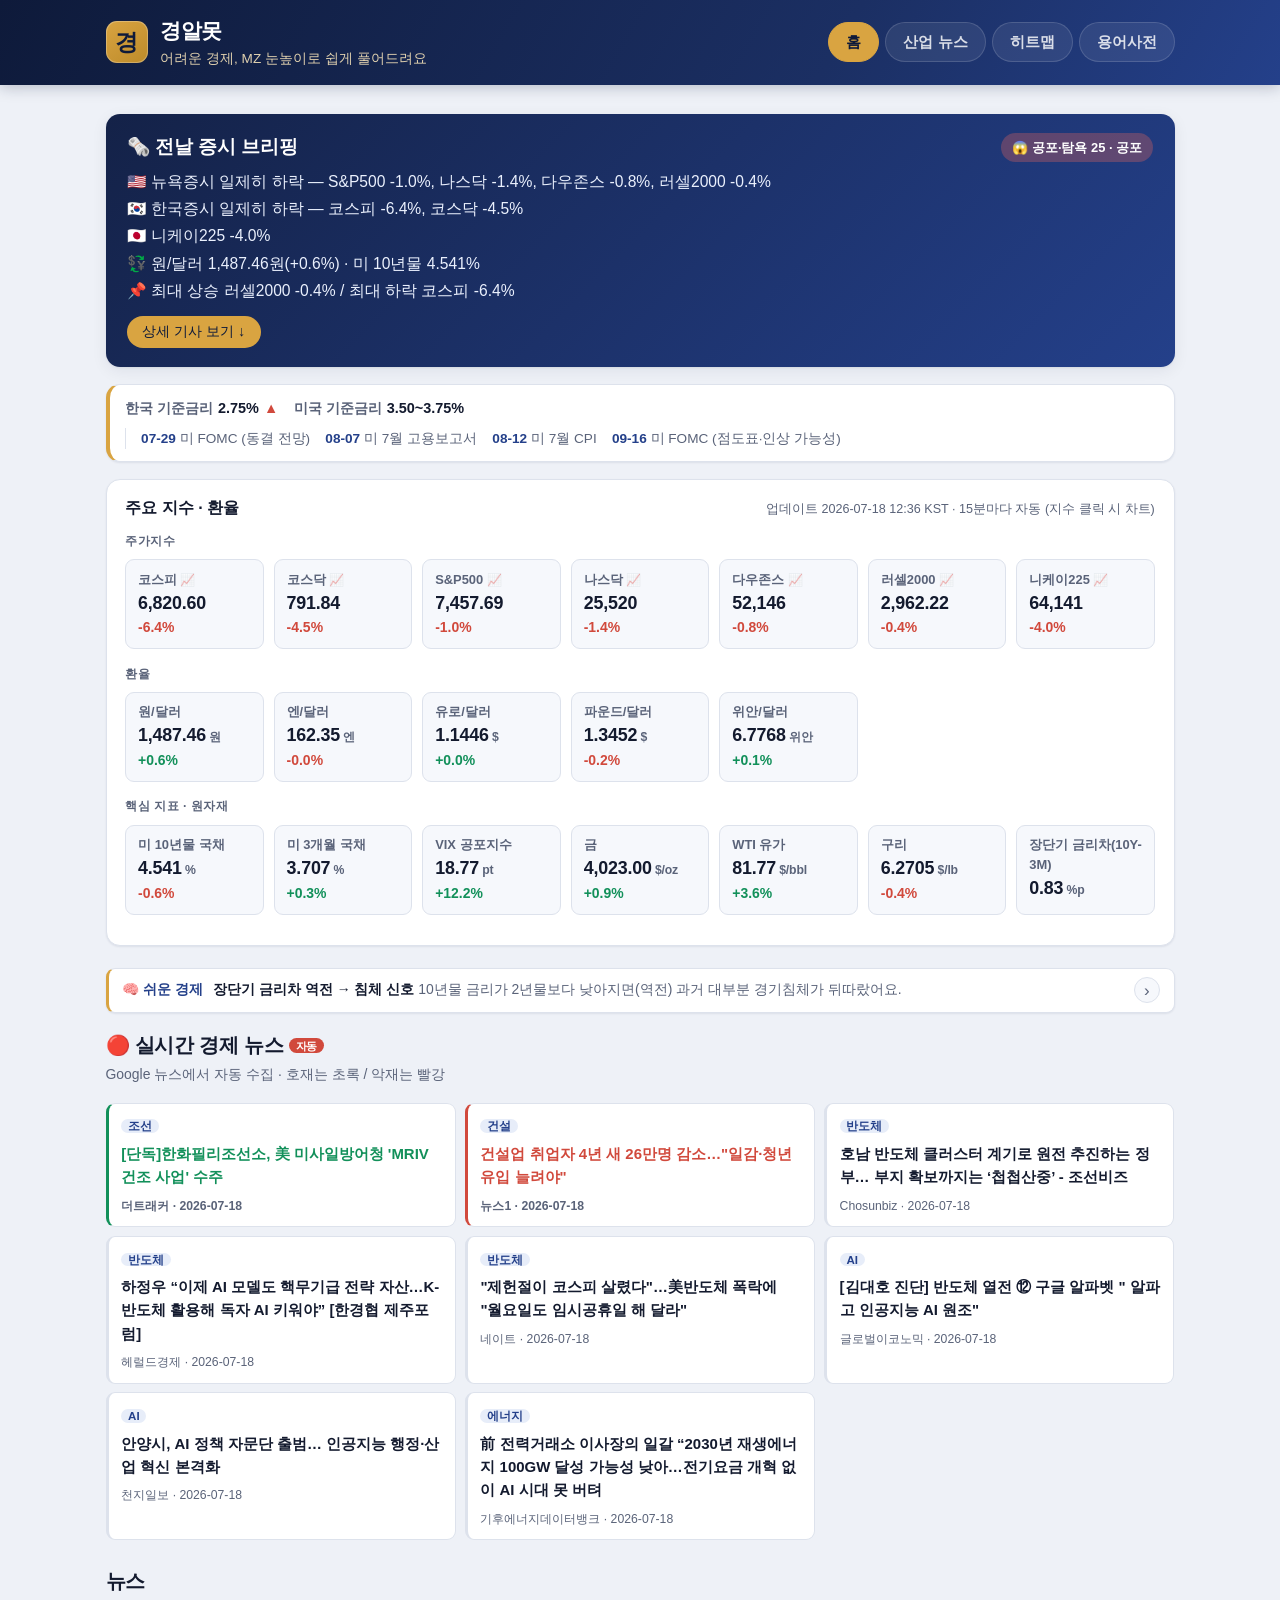
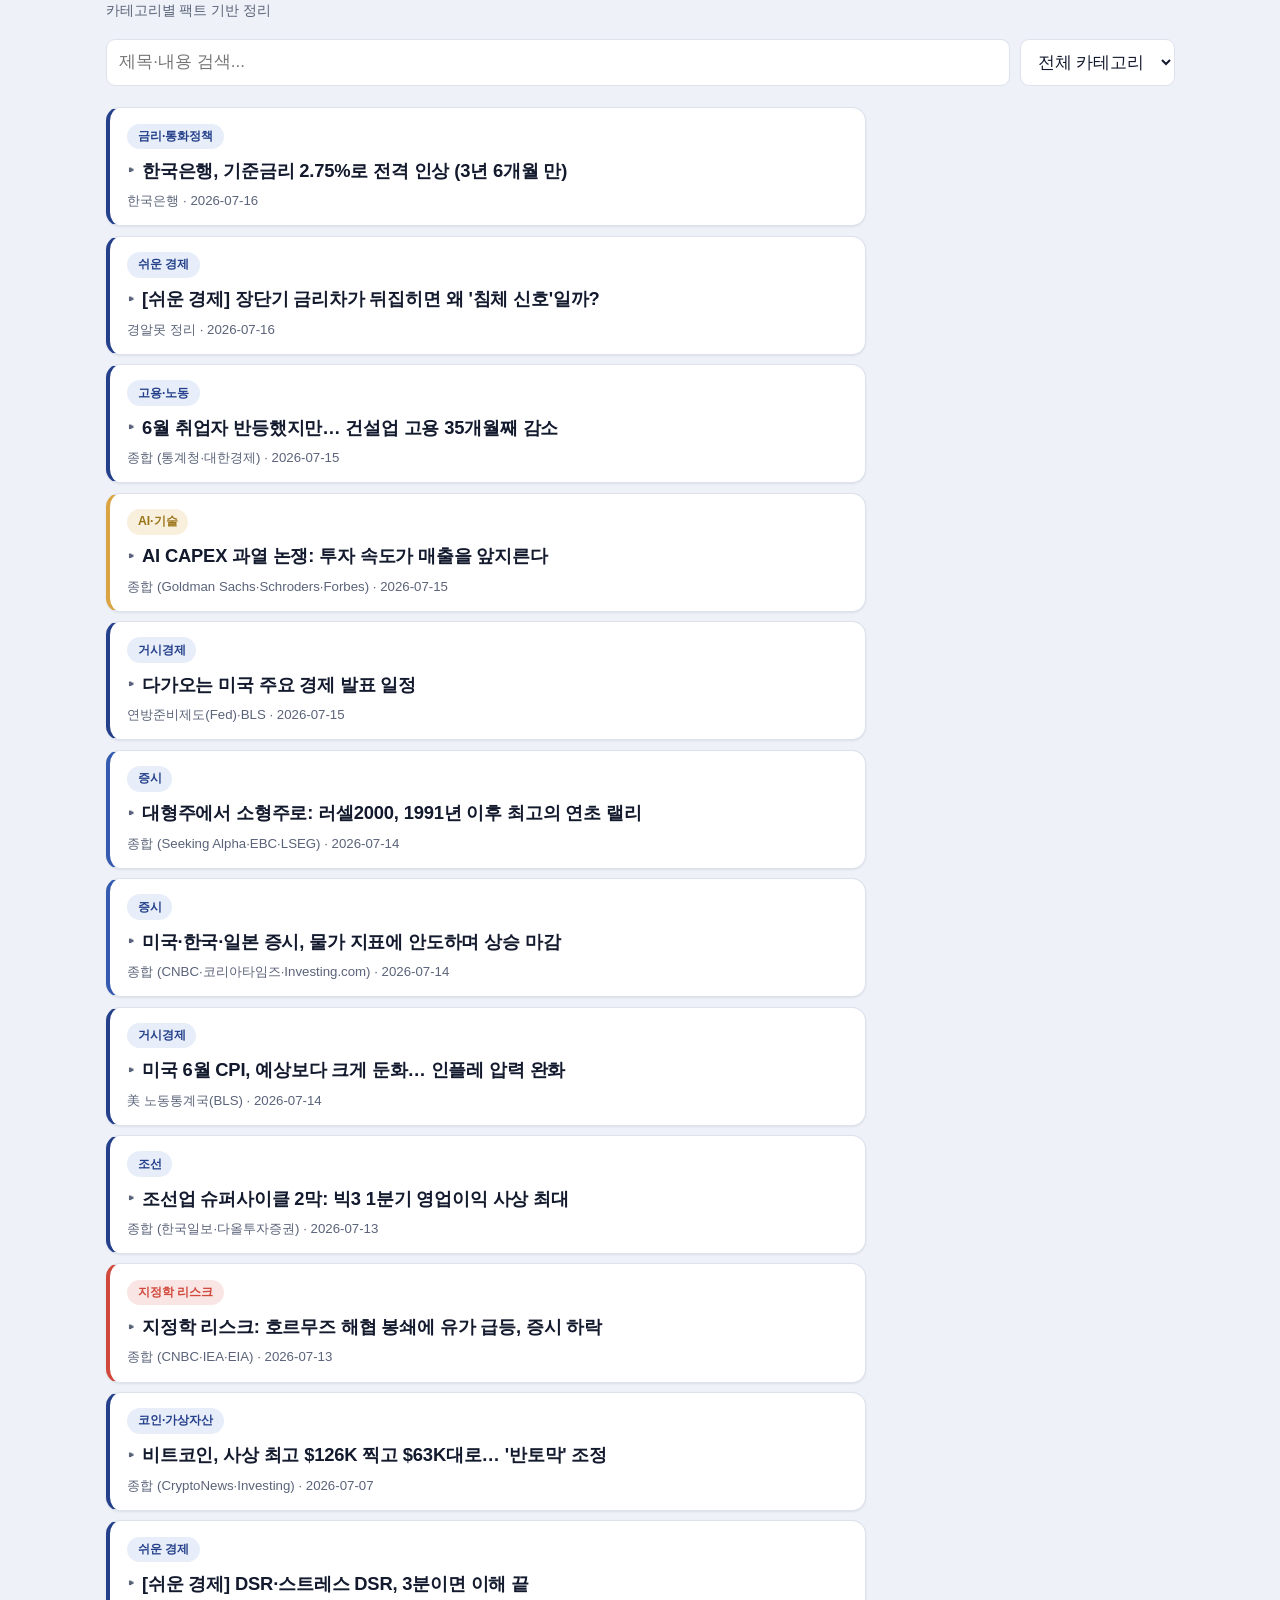
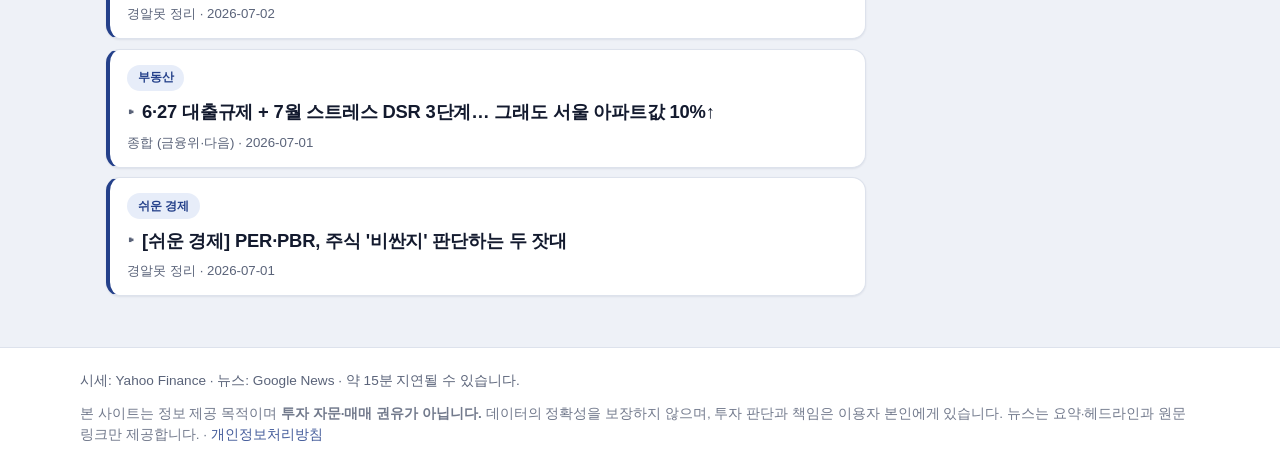
==== commit 6ac7ea5c: "Revert custom-domain references to github.io (domain not registered yet) - Remove CNAME (idkeconomy." ====
--- a/index.html
+++ b/index.html
@@ -9,22 +9,22 @@
 <meta name="author" content="경알못">
 <meta name="theme-color" content="#0e1a3a">
 <meta name="robots" content="index, follow">
-<link rel="canonical" href="https://idkeconomy.com/">
+<link rel="canonical" href="https://jooks2025.github.io/AI-Chatbot/">
 
 <!-- Open Graph -->
 <meta property="og:type" content="website">
 <meta property="og:site_name" content="경알못">
 <meta property="og:title" content="경알못 — 어려운 경제, 쉽게">
 <meta property="og:description" content="어려운 경제 뉴스와 지표를 MZ 눈높이로 쉽게 풀어주는 경제 브리핑. 시세·차트·산업뉴스 자동 업데이트.">
-<meta property="og:url" content="https://idkeconomy.com/">
-<meta property="og:image" content="https://idkeconomy.com/og-image.svg">
+<meta property="og:url" content="https://jooks2025.github.io/AI-Chatbot/">
+<meta property="og:image" content="https://jooks2025.github.io/AI-Chatbot/og-image.svg">
 <meta property="og:locale" content="ko_KR">
 
 <!-- Twitter -->
 <meta name="twitter:card" content="summary_large_image">
 <meta name="twitter:title" content="경알못 — 어려운 경제, 쉽게">
 <meta name="twitter:description" content="어려운 경제 뉴스와 지표를 MZ 눈높이로 쉽게 풀어주는 경제 브리핑.">
-<meta name="twitter:image" content="https://idkeconomy.com/og-image.svg">
+<meta name="twitter:image" content="https://jooks2025.github.io/AI-Chatbot/og-image.svg">
 
 <link rel="icon" type="image/svg+xml" href="favicon.svg">
 <link rel="apple-touch-icon" href="favicon.svg">
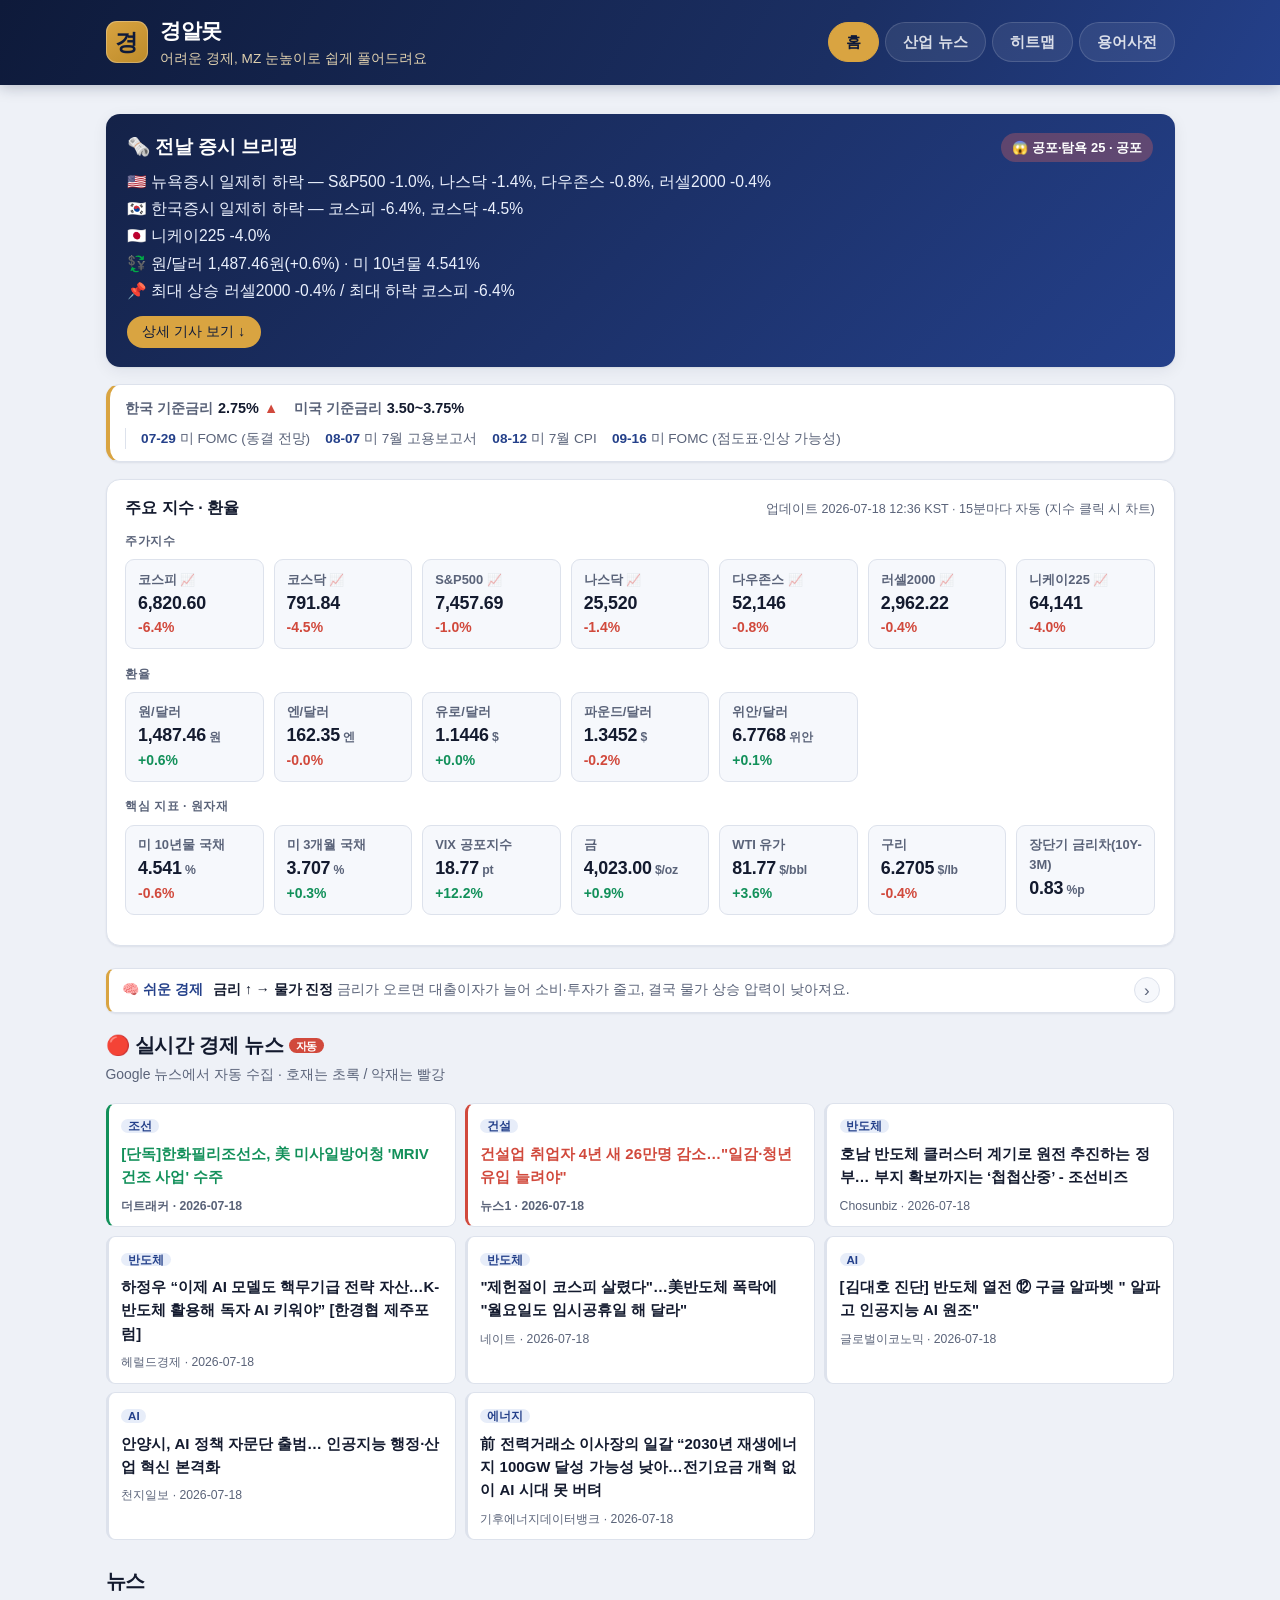
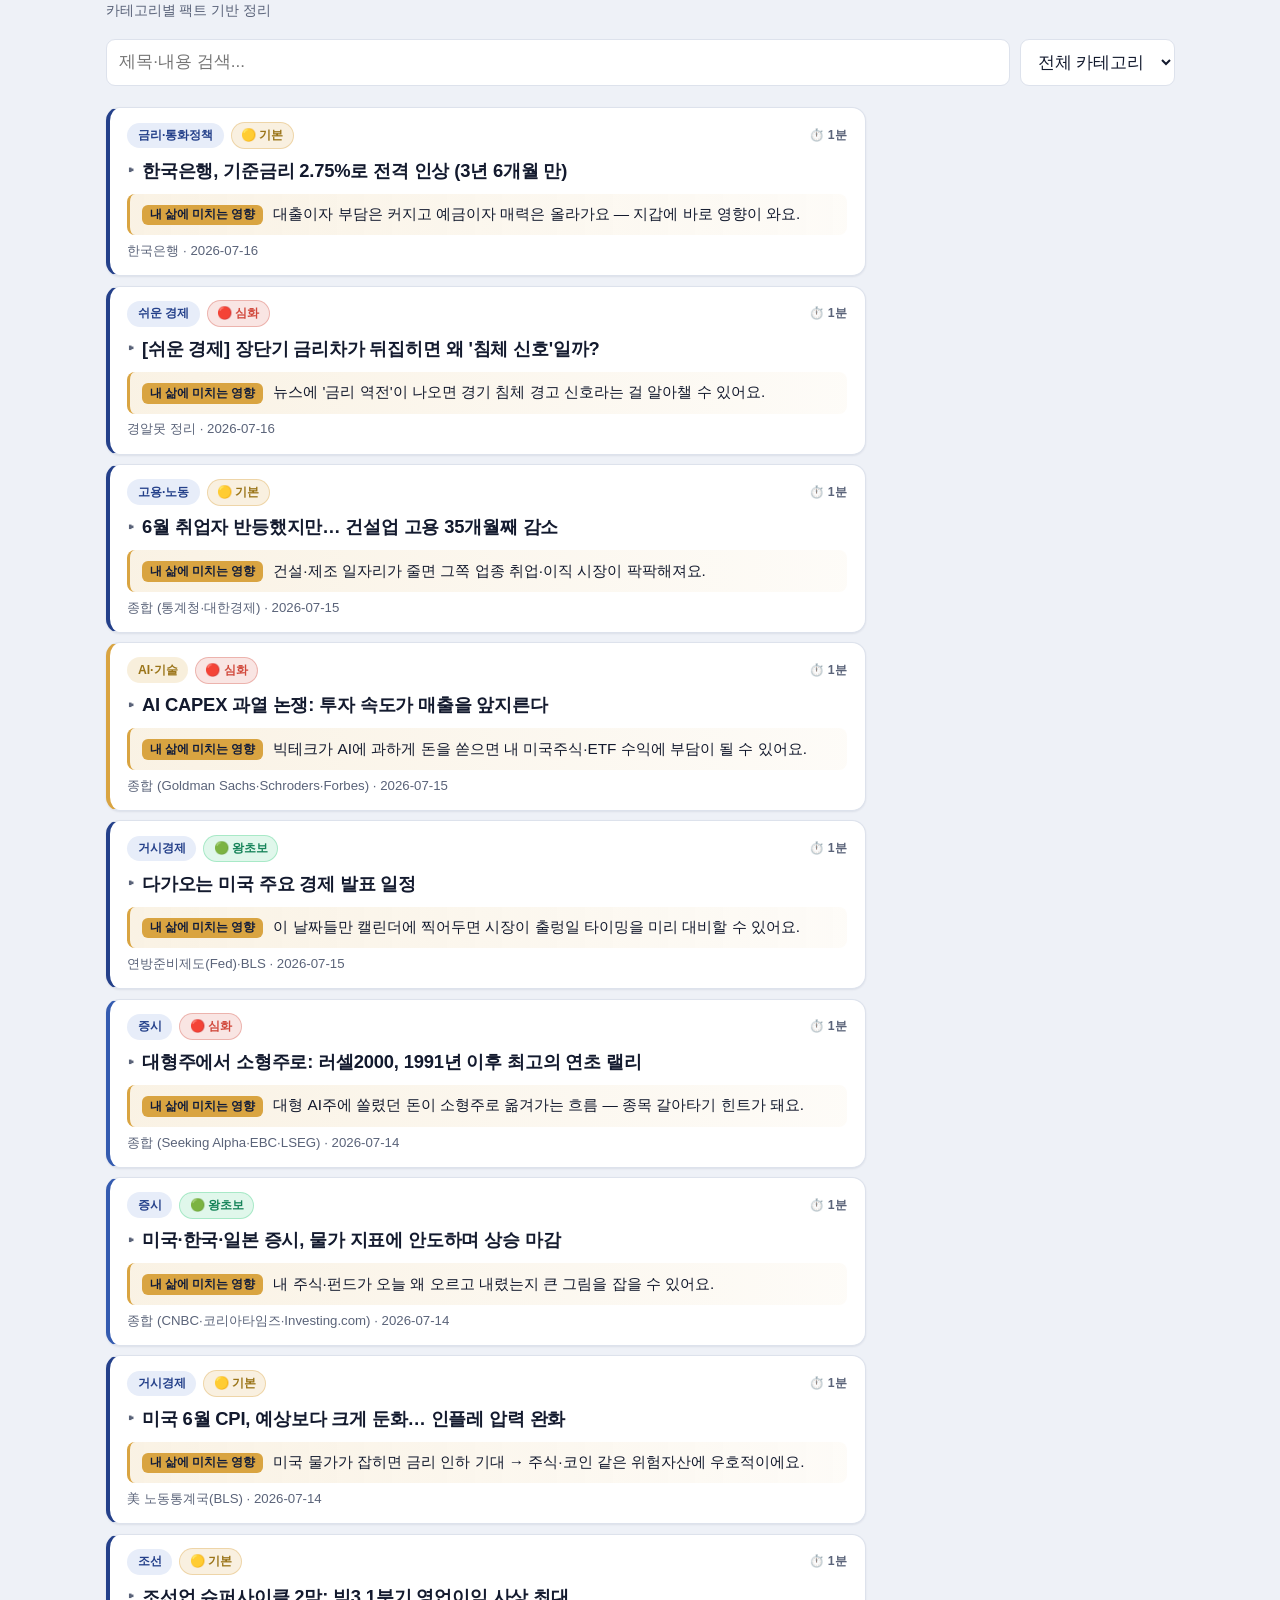
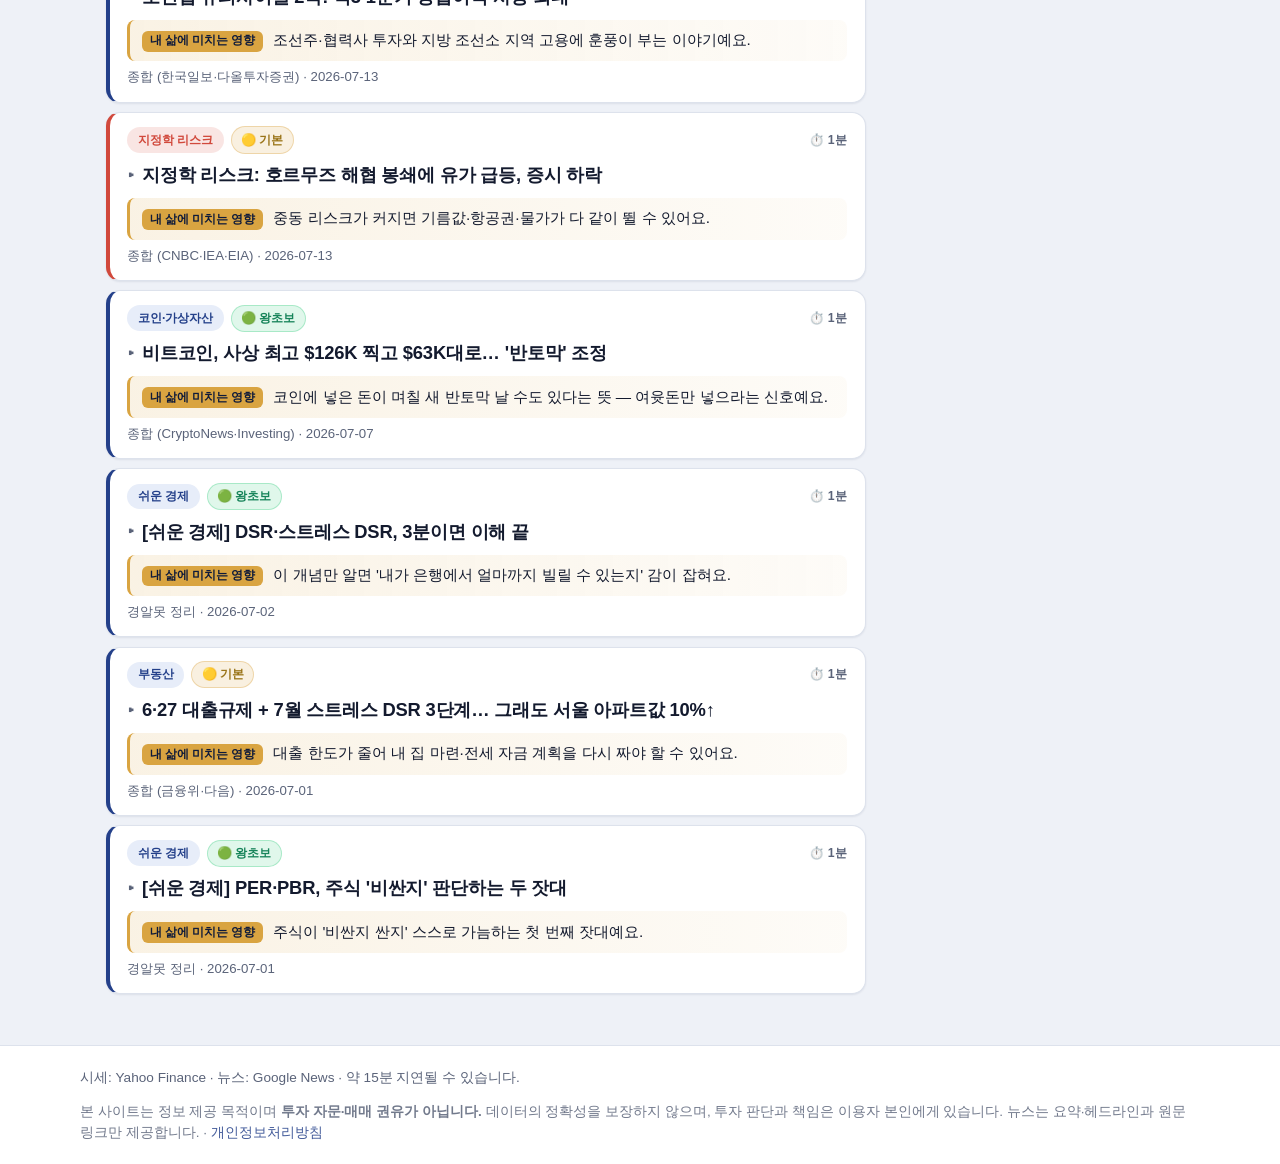
==== commit 4e55ebe2: "Make news cards beginner-friendly (readability pass ①) - Add '내 삶에 미치는 영향' one-line hook to every ar" ====
--- a/index.html
+++ b/index.html
@@ -28,7 +28,7 @@
 
 <link rel="icon" type="image/svg+xml" href="favicon.svg">
 <link rel="apple-touch-icon" href="favicon.svg">
-<link rel="stylesheet" href="style.css?v=13">
+<link rel="stylesheet" href="style.css?v=14">
 </head>
 <body>
   <header class="site-header">
@@ -185,6 +185,6 @@
     </div>
   </div>
 
-  <script src="script.js?v=13"></script>
+  <script src="script.js?v=14"></script>
 </body>
 </html>
--- a/style.css
+++ b/style.css
@@ -566,6 +566,84 @@
 .chip.risk { background: rgba(209, 73, 60, 0.14); color: var(--down); }
 .chip.ai { background: rgba(217, 164, 65, 0.18); color: #9a7418; }
 
+/* 카드 상단 태그 줄: 카테고리 + 난이도 + 읽는시간 */
+.card-tags {
+  display: flex;
+  align-items: center;
+  flex-wrap: wrap;
+  gap: 0.4rem;
+}
+.level-badge {
+  font-size: 0.72rem;
+  font-weight: 700;
+  padding: 0.18rem 0.55rem;
+  border-radius: 999px;
+  border: 1px solid transparent;
+}
+.level-badge.lv-easy { background: rgba(63, 207, 133, 0.16); color: #17845a; border-color: rgba(63, 207, 133, 0.35); }
+.level-badge.lv-mid { background: rgba(217, 164, 65, 0.16); color: #9a7418; border-color: rgba(217, 164, 65, 0.35); }
+.level-badge.lv-hard { background: rgba(209, 73, 60, 0.14); color: var(--down); border-color: rgba(209, 73, 60, 0.32); }
+:root[data-theme="dark"] .level-badge.lv-easy { color: #5fe0a3; }
+:root[data-theme="dark"] .level-badge.lv-mid { color: var(--gold-soft); }
+:root[data-theme="dark"] .level-badge.lv-hard { color: #ff8f82; }
+.read-time {
+  font-size: 0.72rem;
+  font-weight: 600;
+  color: var(--text-muted);
+  margin-left: auto;
+}
+
+/* '내 삶에 미치는 영향' 한 줄 훅 — 접혀 있어도 보임 */
+.impact-line {
+  margin: 0.5rem 0 0.35rem;
+  padding: 0.55rem 0.7rem;
+  background: linear-gradient(90deg, rgba(217, 164, 65, 0.14), rgba(217, 164, 65, 0.04));
+  border-left: 3px solid var(--gold);
+  border-radius: 8px;
+  font-size: 0.9rem;
+  line-height: 1.5;
+  color: var(--text);
+}
+.impact-tag {
+  display: inline-block;
+  font-size: 0.68rem;
+  font-weight: 800;
+  color: var(--navy-900);
+  background: var(--gold);
+  padding: 0.1rem 0.45rem;
+  border-radius: 6px;
+  margin-right: 0.35rem;
+  vertical-align: middle;
+}
+:root[data-theme="dark"] .impact-tag { color: #1a1300; }
+
+/* 본문 속 용어 → 탭하면 뜻 팝업 */
+.term {
+  font: inherit;
+  color: var(--navy-600);
+  background: none;
+  border: none;
+  padding: 0;
+  cursor: pointer;
+  font-weight: 700;
+  border-bottom: 1.5px dotted var(--navy-500);
+}
+.term:hover { color: var(--gold); border-bottom-color: var(--gold); }
+:root[data-theme="dark"] .term { color: var(--gold-soft); border-bottom-color: var(--gold); }
+.term-pop {
+  position: absolute;
+  z-index: 60;
+  background: var(--navy-900);
+  color: #fff;
+  border: 1px solid var(--gold);
+  border-radius: 10px;
+  padding: 0.6rem 0.75rem;
+  box-shadow: var(--shadow);
+  font-size: 0.82rem;
+  line-height: 1.5;
+}
+.term-pop b { display: block; color: var(--gold-soft); margin-bottom: 0.2rem; font-size: 0.86rem; }
+
 /* ---------- Sector news ---------- */
 .sector-grid {
   display: grid;
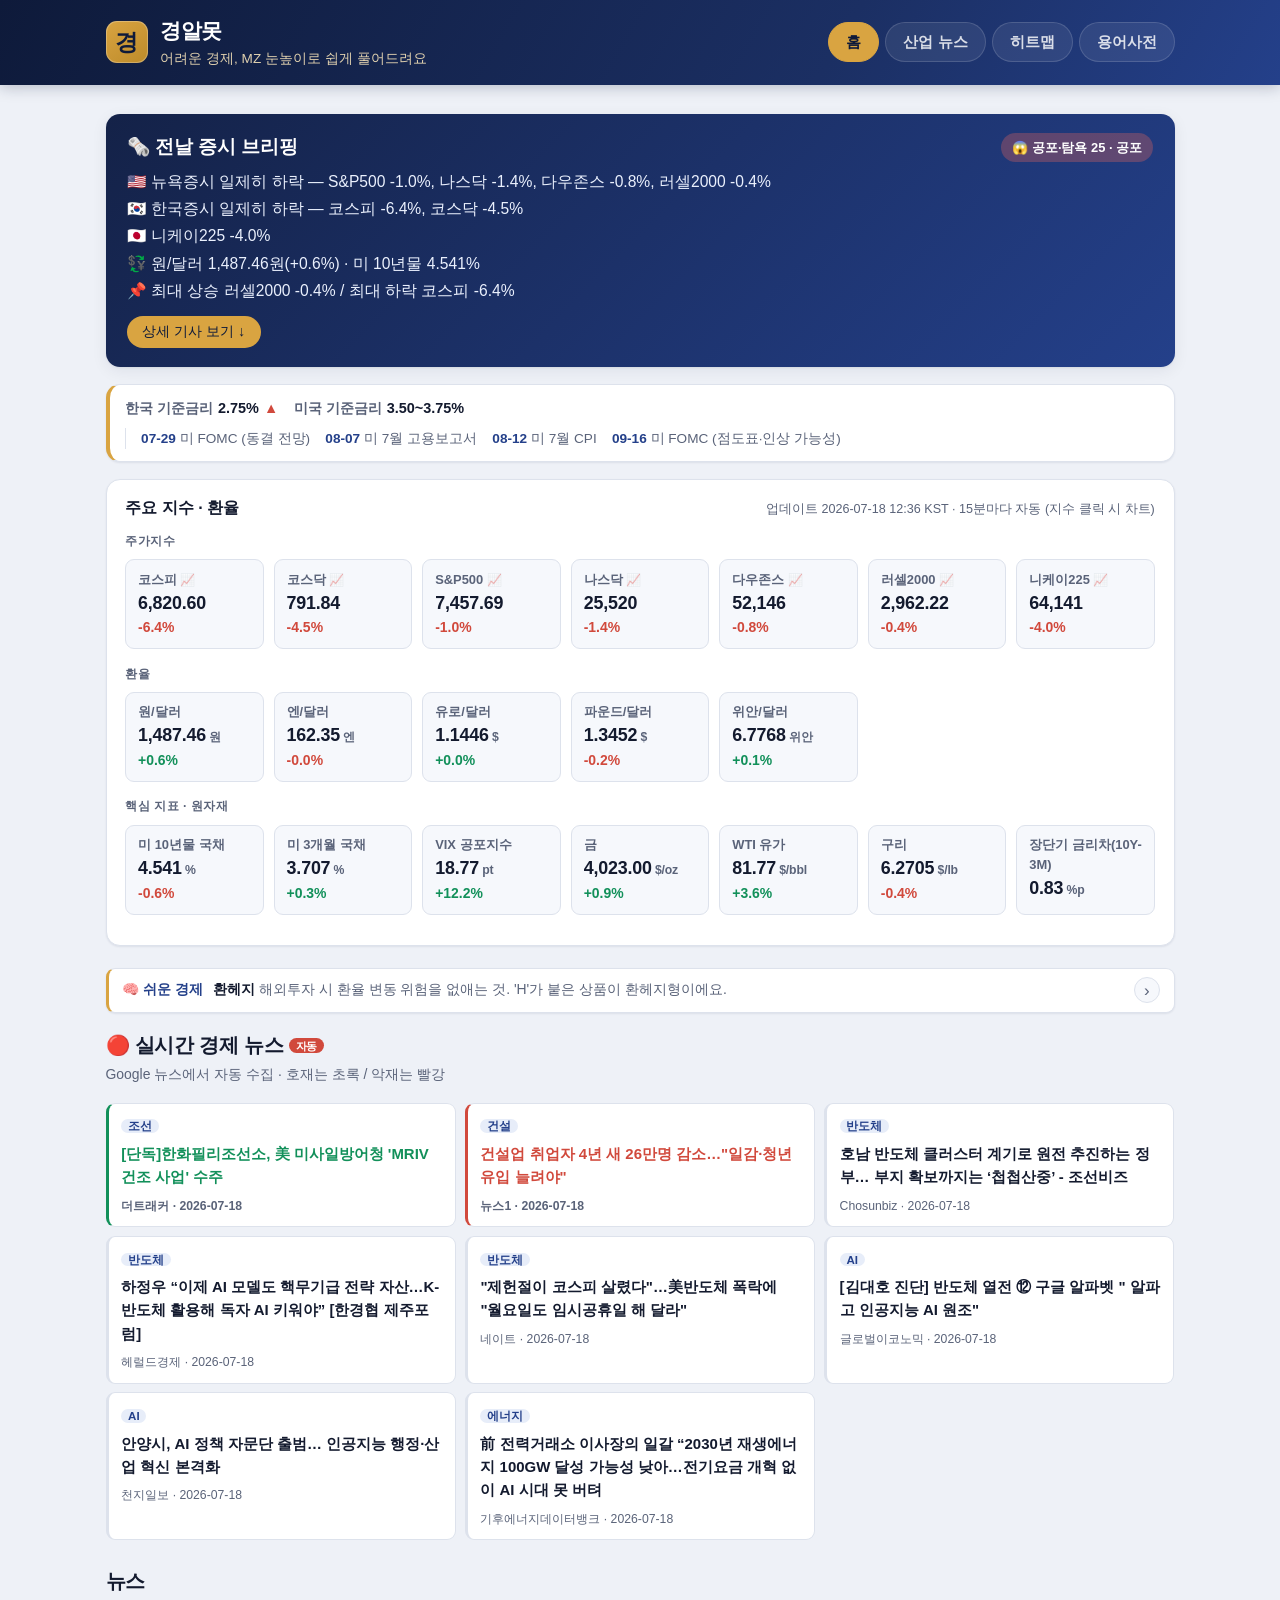
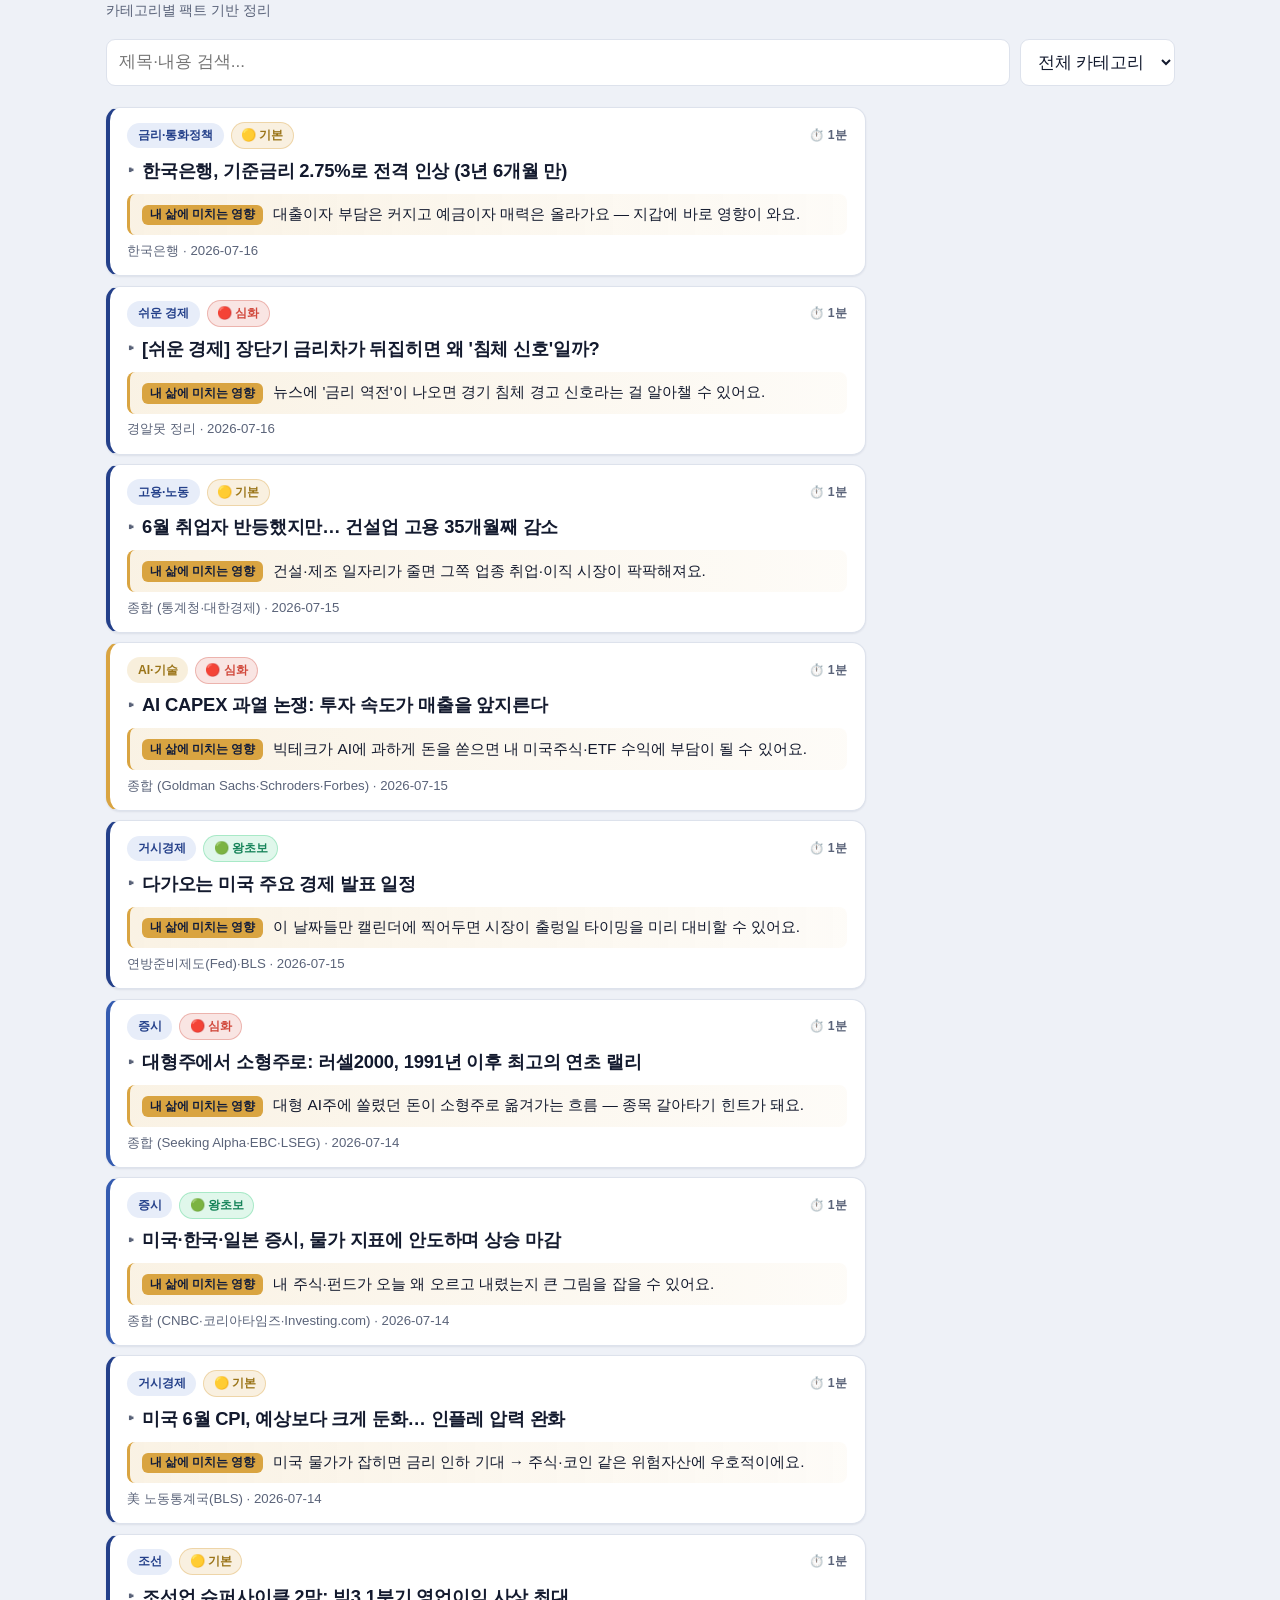
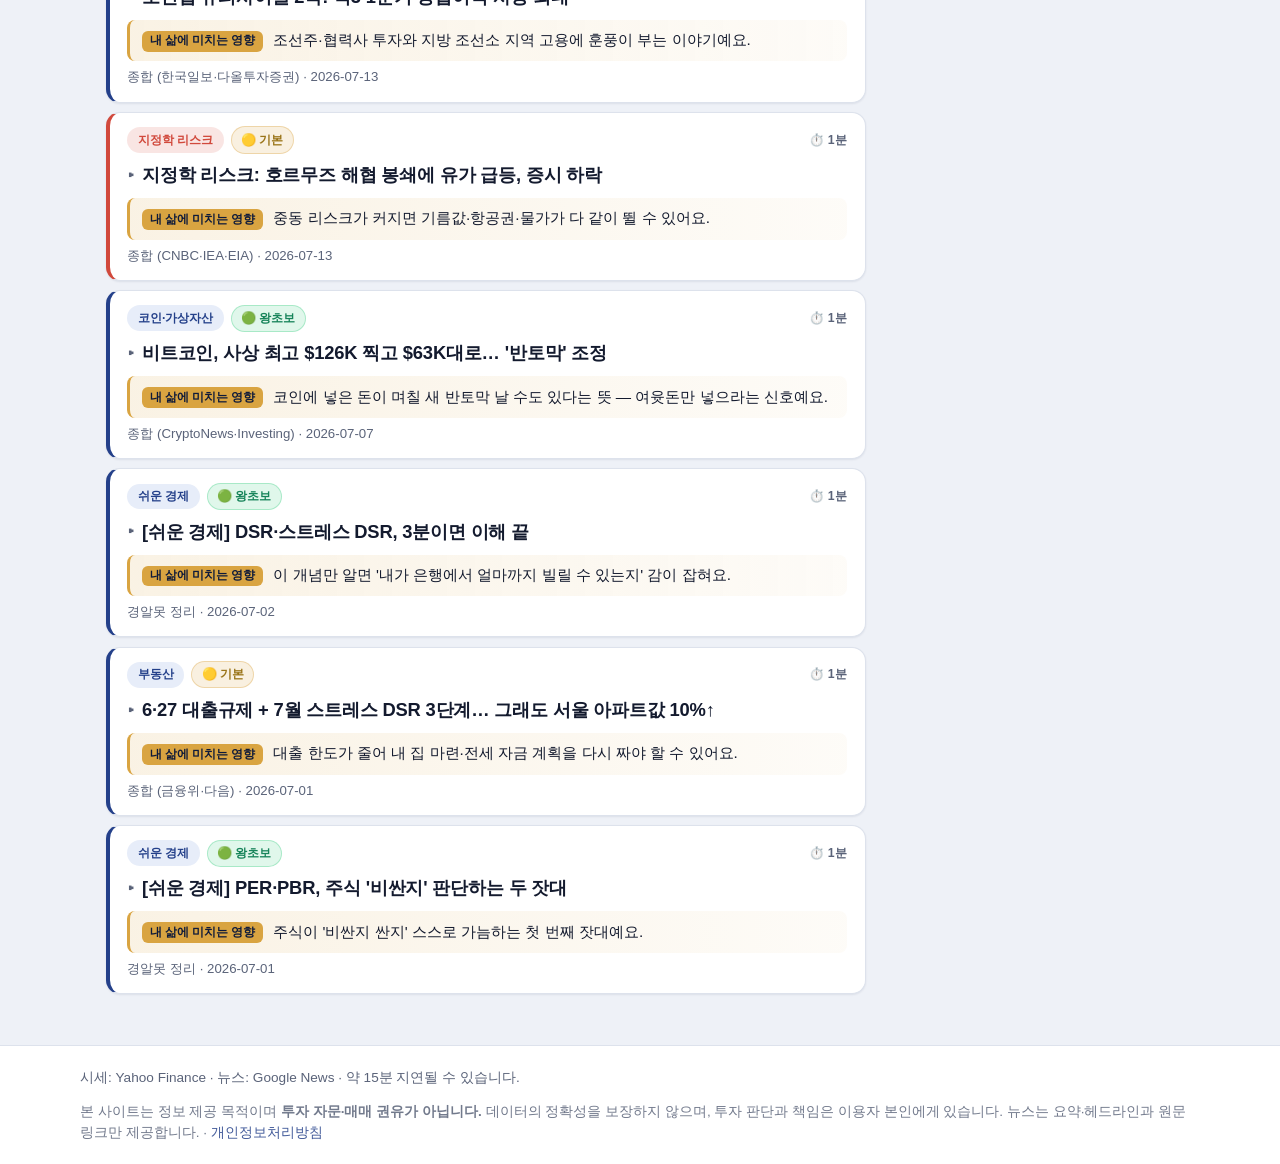
==== commit aea8892e: "Renew industry news with beginner context (②) - Each sector card now leads with a one-line intro (wh" ====
--- a/index.html
+++ b/index.html
@@ -28,7 +28,7 @@
 
 <link rel="icon" type="image/svg+xml" href="favicon.svg">
 <link rel="apple-touch-icon" href="favicon.svg">
-<link rel="stylesheet" href="style.css?v=14">
+<link rel="stylesheet" href="style.css?v=15">
 </head>
 <body>
   <header class="site-header">
@@ -185,6 +185,6 @@
     </div>
   </div>
 
-  <script src="script.js?v=14"></script>
+  <script src="script.js?v=15"></script>
 </body>
 </html>
--- a/style.css
+++ b/style.css
@@ -657,8 +657,15 @@
   box-shadow: var(--shadow-sm);
   padding: 1rem 1.15rem;
 }
+.sector-head-row {
+  display: flex;
+  align-items: center;
+  justify-content: space-between;
+  gap: 0.5rem;
+  margin-bottom: 0.5rem;
+}
 .sector-card h3 {
-  margin: 0 0 0.6rem;
+  margin: 0;
   font-size: 1rem;
   font-weight: 800;
   display: flex;
@@ -672,6 +679,51 @@
   border-radius: 50%;
   background: var(--navy-500);
 }
+.sector-temp {
+  font-size: 0.72rem;
+  font-weight: 700;
+  padding: 0.16rem 0.5rem;
+  border-radius: 999px;
+  white-space: nowrap;
+}
+.sector-temp.pos { background: rgba(63, 207, 133, 0.16); color: #17845a; }
+.sector-temp.neg { background: rgba(209, 73, 60, 0.14); color: var(--down); }
+.sector-temp.neu { background: var(--chip-bg); color: var(--text-muted); }
+:root[data-theme="dark"] .sector-temp.pos { color: #5fe0a3; }
+:root[data-theme="dark"] .sector-temp.neg { color: #ff8f82; }
+.sector-intro {
+  margin: 0 0 0.6rem;
+  font-size: 0.85rem;
+  line-height: 1.5;
+  color: var(--text-muted);
+}
+.sector-meta-row {
+  display: flex;
+  align-items: center;
+  flex-wrap: wrap;
+  gap: 0.35rem;
+  margin-bottom: 0.55rem;
+}
+.sm-label {
+  font-size: 0.68rem;
+  font-weight: 800;
+  color: var(--navy-600);
+  background: var(--chip-bg);
+  padding: 0.12rem 0.4rem;
+  border-radius: 6px;
+}
+:root[data-theme="dark"] .sm-label { color: var(--gold-soft); }
+.stock-chip {
+  font-size: 0.76rem;
+  font-weight: 600;
+  color: var(--text);
+  background: var(--surface-2, rgba(120, 130, 150, 0.1));
+  border: 1px solid var(--border);
+  padding: 0.15rem 0.5rem;
+  border-radius: 999px;
+}
+.sector-meta-row .term { font-size: 0.78rem; }
+.sector-divider { height: 1px; background: var(--border); margin: 0.2rem 0 0.7rem; }
 .sector-news-list {
   list-style: none;
   margin: 0;
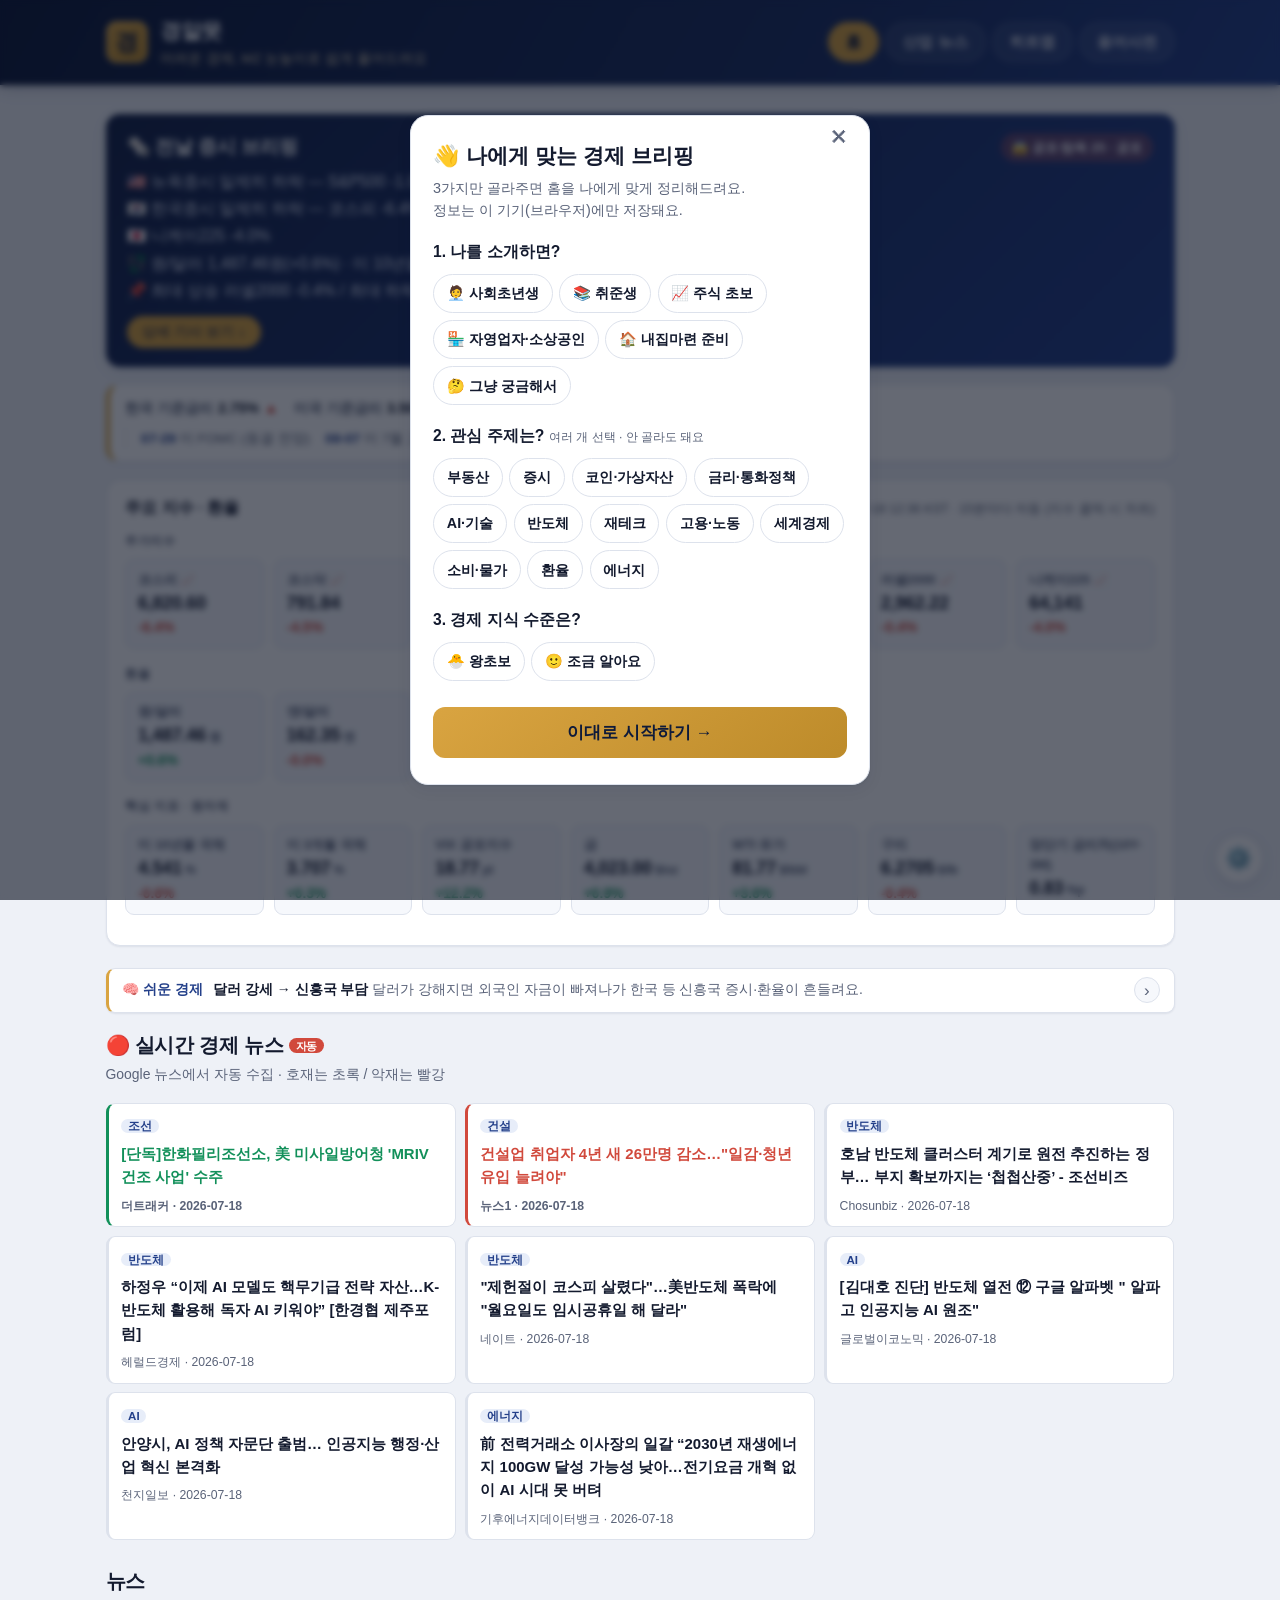
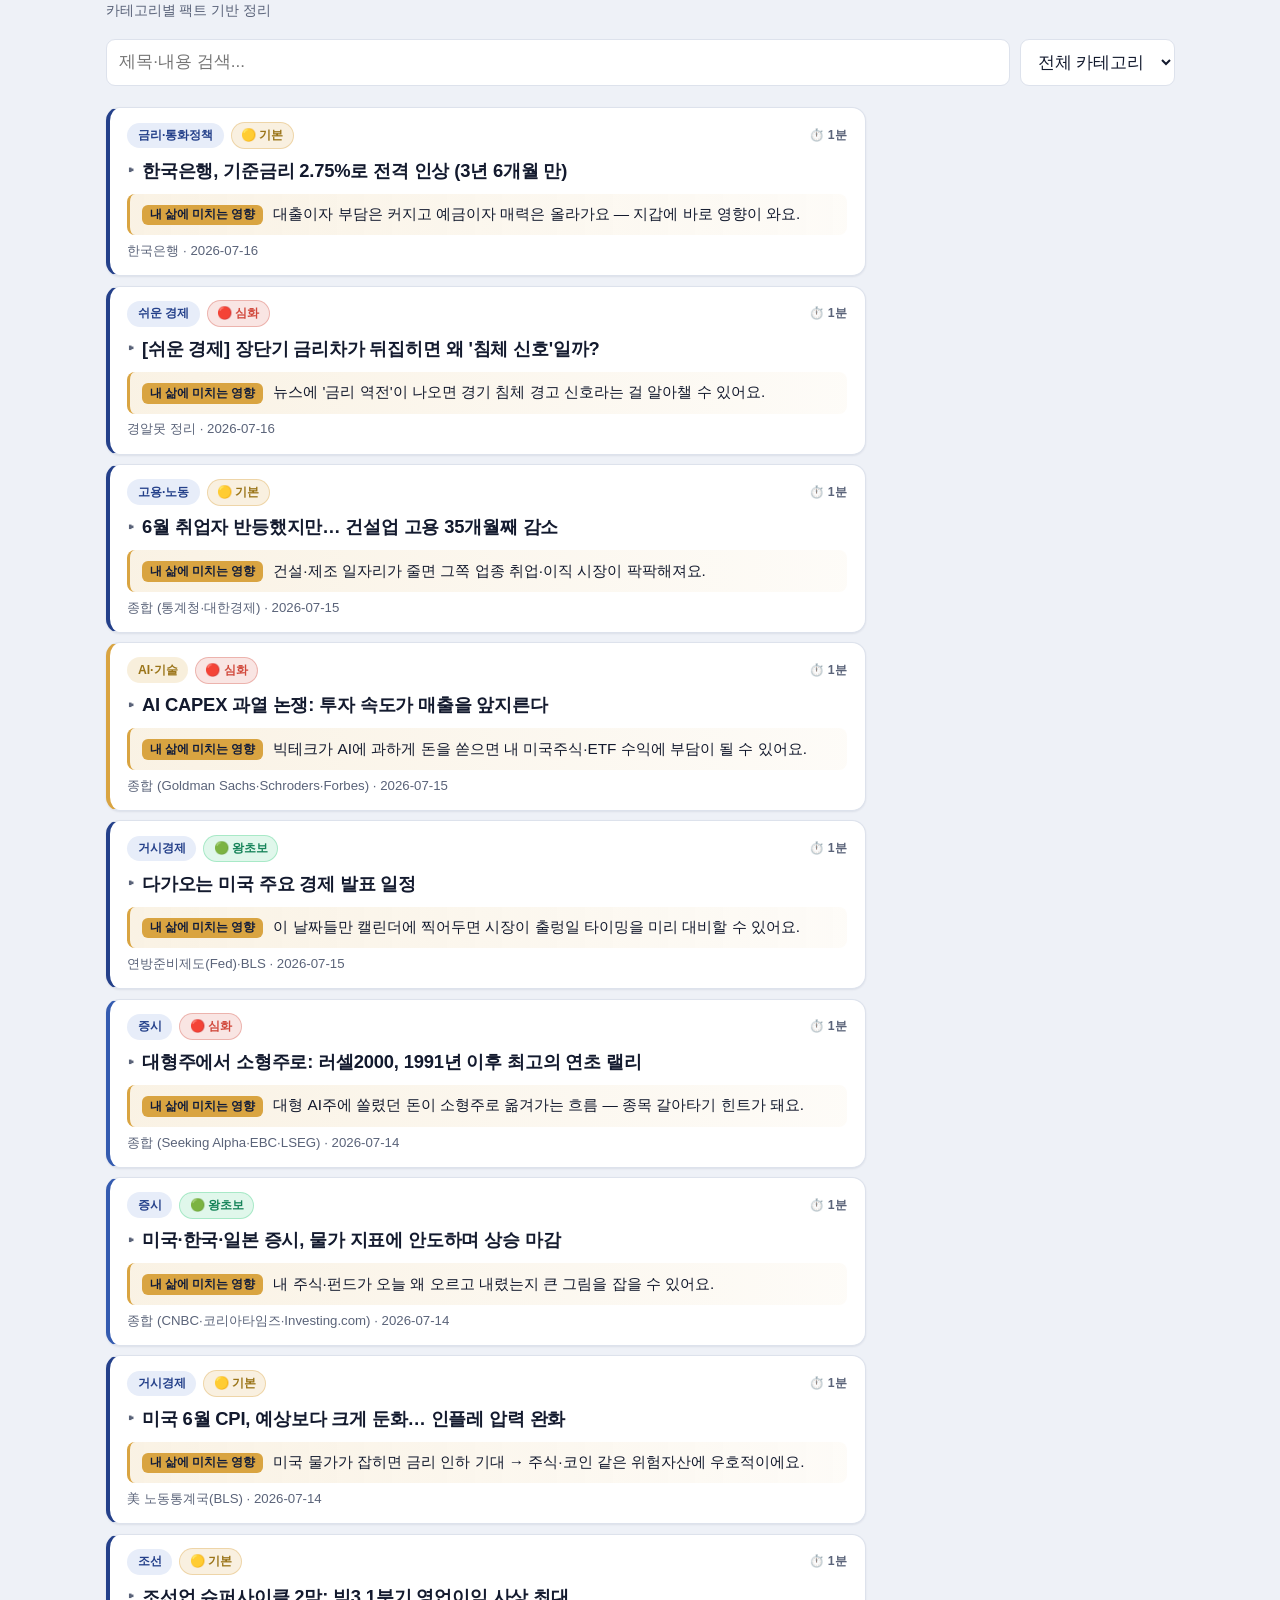
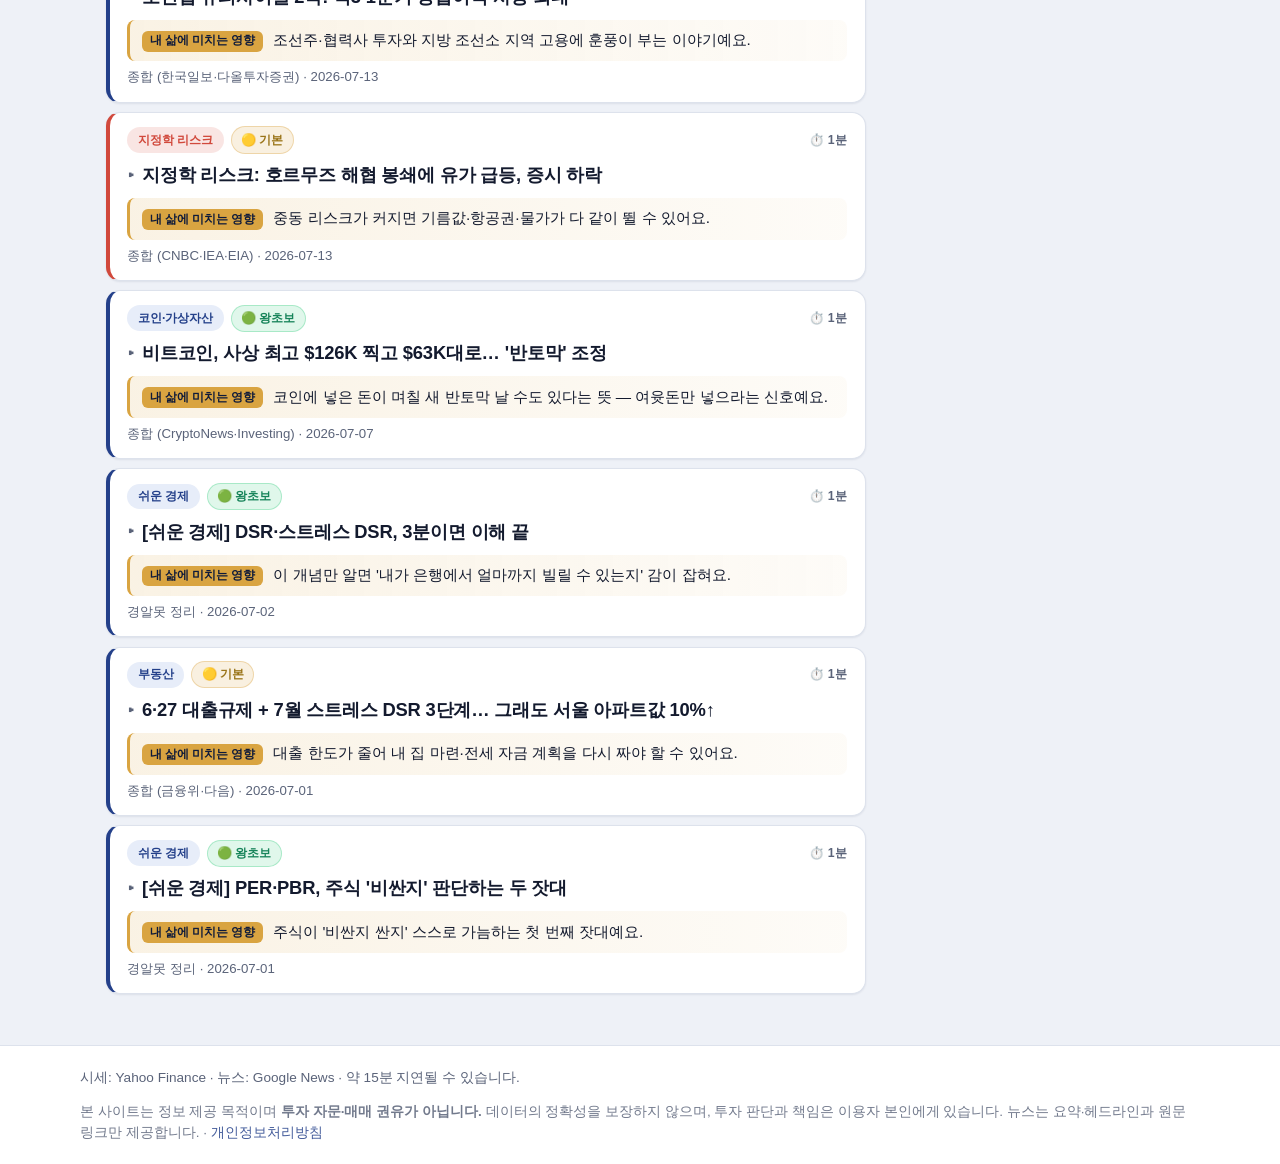
==== commit 26e26169: "Add customer-tailored onboarding + display settings (3) - First-visit onboarding: pick persona / int" ====
--- a/index.html
+++ b/index.html
@@ -28,7 +28,7 @@
 
 <link rel="icon" type="image/svg+xml" href="favicon.svg">
 <link rel="apple-touch-icon" href="favicon.svg">
-<link rel="stylesheet" href="style.css?v=15">
+<link rel="stylesheet" href="style.css?v=16">
 </head>
 <body>
   <header class="site-header">
@@ -185,6 +185,6 @@
     </div>
   </div>
 
-  <script src="script.js?v=15"></script>
+  <script src="script.js?v=16"></script>
 </body>
 </html>
--- a/style.css
+++ b/style.css
@@ -1013,3 +1013,185 @@
   .site-header h1, .news-card h3, .section-head h2 { overflow-wrap: anywhere; }
   .footer-inner { flex-direction: column; align-items: flex-start; }
 }
+
+/* ---------- 고객 맞춤: 인사 배너 ---------- */
+.greet-banner {
+  background: linear-gradient(135deg, var(--navy-800), var(--navy-600));
+  color: #fff;
+  border-radius: var(--radius);
+  padding: 0.9rem 1.1rem;
+  margin-bottom: 1rem;
+  box-shadow: var(--shadow-sm);
+  border: 1px solid var(--navy-500);
+}
+.greet-top { display: flex; align-items: center; gap: 0.7rem; }
+.greet-emoji { font-size: 1.7rem; flex: 0 0 auto; }
+.greet-text { flex: 1 1 auto; min-width: 0; }
+.greet-title { font-weight: 800; font-size: 1rem; }
+.greet-sub { font-size: 0.83rem; color: var(--gold-soft); margin-top: 0.15rem; line-height: 1.4; }
+.greet-edit {
+  flex: 0 0 auto;
+  background: rgba(255, 255, 255, 0.14);
+  color: #fff;
+  border: 1px solid rgba(255, 255, 255, 0.28);
+  border-radius: 999px;
+  padding: 0.35rem 0.7rem;
+  font-size: 0.76rem;
+  font-weight: 700;
+  cursor: pointer;
+}
+.greet-edit:hover { background: var(--gold); color: var(--navy-900); border-color: var(--gold); }
+.greet-chips { display: flex; align-items: center; flex-wrap: wrap; gap: 0.35rem; margin-top: 0.7rem; }
+.greet-chip-label { font-size: 0.72rem; font-weight: 800; color: var(--gold-soft); margin-right: 0.15rem; }
+.greet-chip {
+  font-size: 0.74rem;
+  font-weight: 600;
+  background: rgba(255, 255, 255, 0.14);
+  color: #fff;
+  padding: 0.14rem 0.55rem;
+  border-radius: 999px;
+}
+
+/* ---------- 온보딩 모달 ---------- */
+.onb-overlay, .settings-overlay {
+  position: fixed;
+  inset: 0;
+  z-index: 200;
+  background: rgba(8, 14, 30, 0.62);
+  backdrop-filter: blur(3px);
+  display: flex;
+  align-items: center;
+  justify-content: center;
+  padding: 1rem;
+}
+.onb-card {
+  position: relative;
+  width: 100%;
+  max-width: 460px;
+  max-height: 90vh;
+  overflow-y: auto;
+  background: var(--surface);
+  color: var(--text);
+  border-radius: 18px;
+  padding: 1.4rem 1.3rem 1.5rem;
+  box-shadow: var(--shadow);
+  border: 1px solid var(--border);
+}
+.onb-x {
+  position: absolute;
+  top: 0.7rem;
+  right: 0.8rem;
+  background: none;
+  border: none;
+  font-size: 1.1rem;
+  color: var(--text-muted);
+  cursor: pointer;
+  line-height: 1;
+}
+.onb-h { margin: 0 0 0.3rem; font-size: 1.25rem; font-weight: 800; }
+.onb-lead { margin: 0 0 1.1rem; font-size: 0.85rem; color: var(--text-muted); line-height: 1.5; }
+.onb-q { margin-bottom: 1.1rem; }
+.onb-q-title { font-size: 0.92rem; font-weight: 700; margin-bottom: 0.55rem; }
+.onb-hint { font-size: 0.72rem; font-weight: 500; color: var(--text-muted); }
+.onb-opts { display: flex; flex-wrap: wrap; gap: 0.4rem; }
+.onb-opt {
+  font: inherit;
+  font-size: 0.84rem;
+  font-weight: 600;
+  padding: 0.45rem 0.75rem;
+  border-radius: 999px;
+  border: 1.5px solid var(--border);
+  background: var(--surface);
+  color: var(--text);
+  cursor: pointer;
+  transition: all 0.12s ease;
+}
+.onb-opt:hover { border-color: var(--navy-500); }
+.onb-opt.on {
+  background: var(--navy-600);
+  border-color: var(--navy-600);
+  color: #fff;
+}
+.onb-start {
+  width: 100%;
+  margin-top: 0.4rem;
+  padding: 0.85rem;
+  border: none;
+  border-radius: 12px;
+  background: linear-gradient(145deg, var(--gold), #bd8b2a);
+  color: var(--navy-900);
+  font-size: 1rem;
+  font-weight: 800;
+  cursor: pointer;
+}
+.onb-start:hover { filter: brightness(1.05); }
+
+/* ---------- 설정 시트 ---------- */
+.settings-overlay { align-items: flex-end; }
+.settings-sheet {
+  width: 100%;
+  max-width: 460px;
+  background: var(--surface);
+  color: var(--text);
+  border-radius: 18px 18px 0 0;
+  padding: 1.1rem 1.2rem 1.6rem;
+  box-shadow: var(--shadow);
+  border: 1px solid var(--border);
+}
+@media (min-width: 520px) {
+  .settings-overlay { align-items: center; }
+  .settings-sheet { border-radius: 18px; }
+}
+.settings-head { display: flex; align-items: center; justify-content: space-between; margin-bottom: 1rem; }
+.settings-head b { font-size: 1.05rem; }
+.settings-head .onb-x { position: static; }
+.set-row { display: flex; align-items: center; justify-content: space-between; gap: 0.8rem; margin-bottom: 0.9rem; }
+.set-label { font-size: 0.9rem; font-weight: 700; flex: 0 0 auto; }
+.seg { display: flex; gap: 0.3rem; background: var(--chip-bg); padding: 0.2rem; border-radius: 10px; }
+.seg-btn {
+  font: inherit;
+  font-size: 0.78rem;
+  font-weight: 700;
+  padding: 0.35rem 0.6rem;
+  border: none;
+  border-radius: 8px;
+  background: transparent;
+  color: var(--text-muted);
+  cursor: pointer;
+}
+.seg-btn.on { background: var(--surface); color: var(--navy-600); box-shadow: var(--shadow-sm); }
+:root[data-theme="dark"] .seg-btn.on { color: var(--gold-soft); }
+.set-redo {
+  width: 100%;
+  margin-top: 0.4rem;
+  padding: 0.75rem;
+  border: 1.5px solid var(--navy-500);
+  border-radius: 12px;
+  background: var(--surface);
+  color: var(--navy-600);
+  font-size: 0.92rem;
+  font-weight: 700;
+  cursor: pointer;
+}
+:root[data-theme="dark"] .set-redo { color: var(--gold-soft); }
+.set-redo:hover { background: var(--navy-600); color: #fff; border-color: var(--navy-600); }
+
+/* ---------- 설정 FAB ---------- */
+.settings-fab {
+  position: fixed;
+  right: 1rem;
+  bottom: 1rem;
+  z-index: 150;
+  width: 48px;
+  height: 48px;
+  border-radius: 50%;
+  border: 1px solid var(--border);
+  background: var(--surface);
+  box-shadow: var(--shadow);
+  font-size: 1.3rem;
+  cursor: pointer;
+  display: flex;
+  align-items: center;
+  justify-content: center;
+}
+.settings-fab:hover { transform: translateY(-2px); }
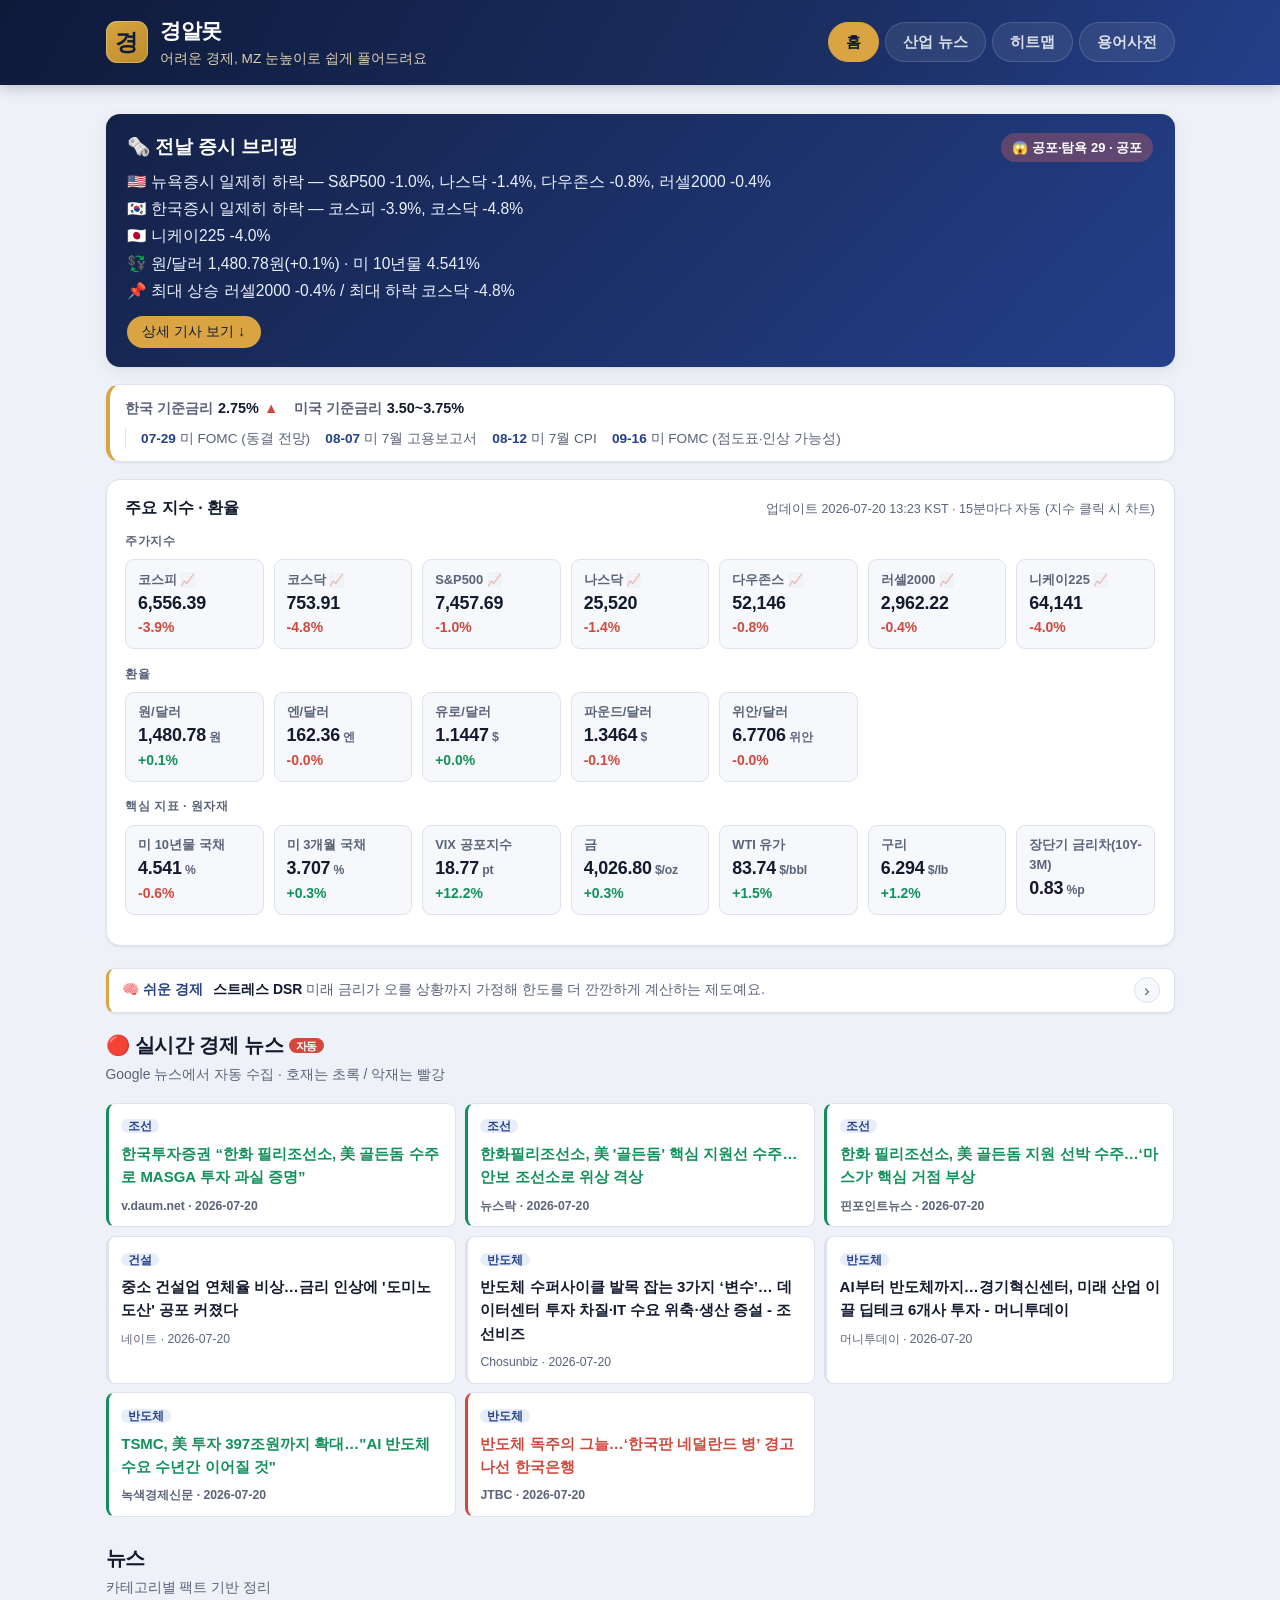
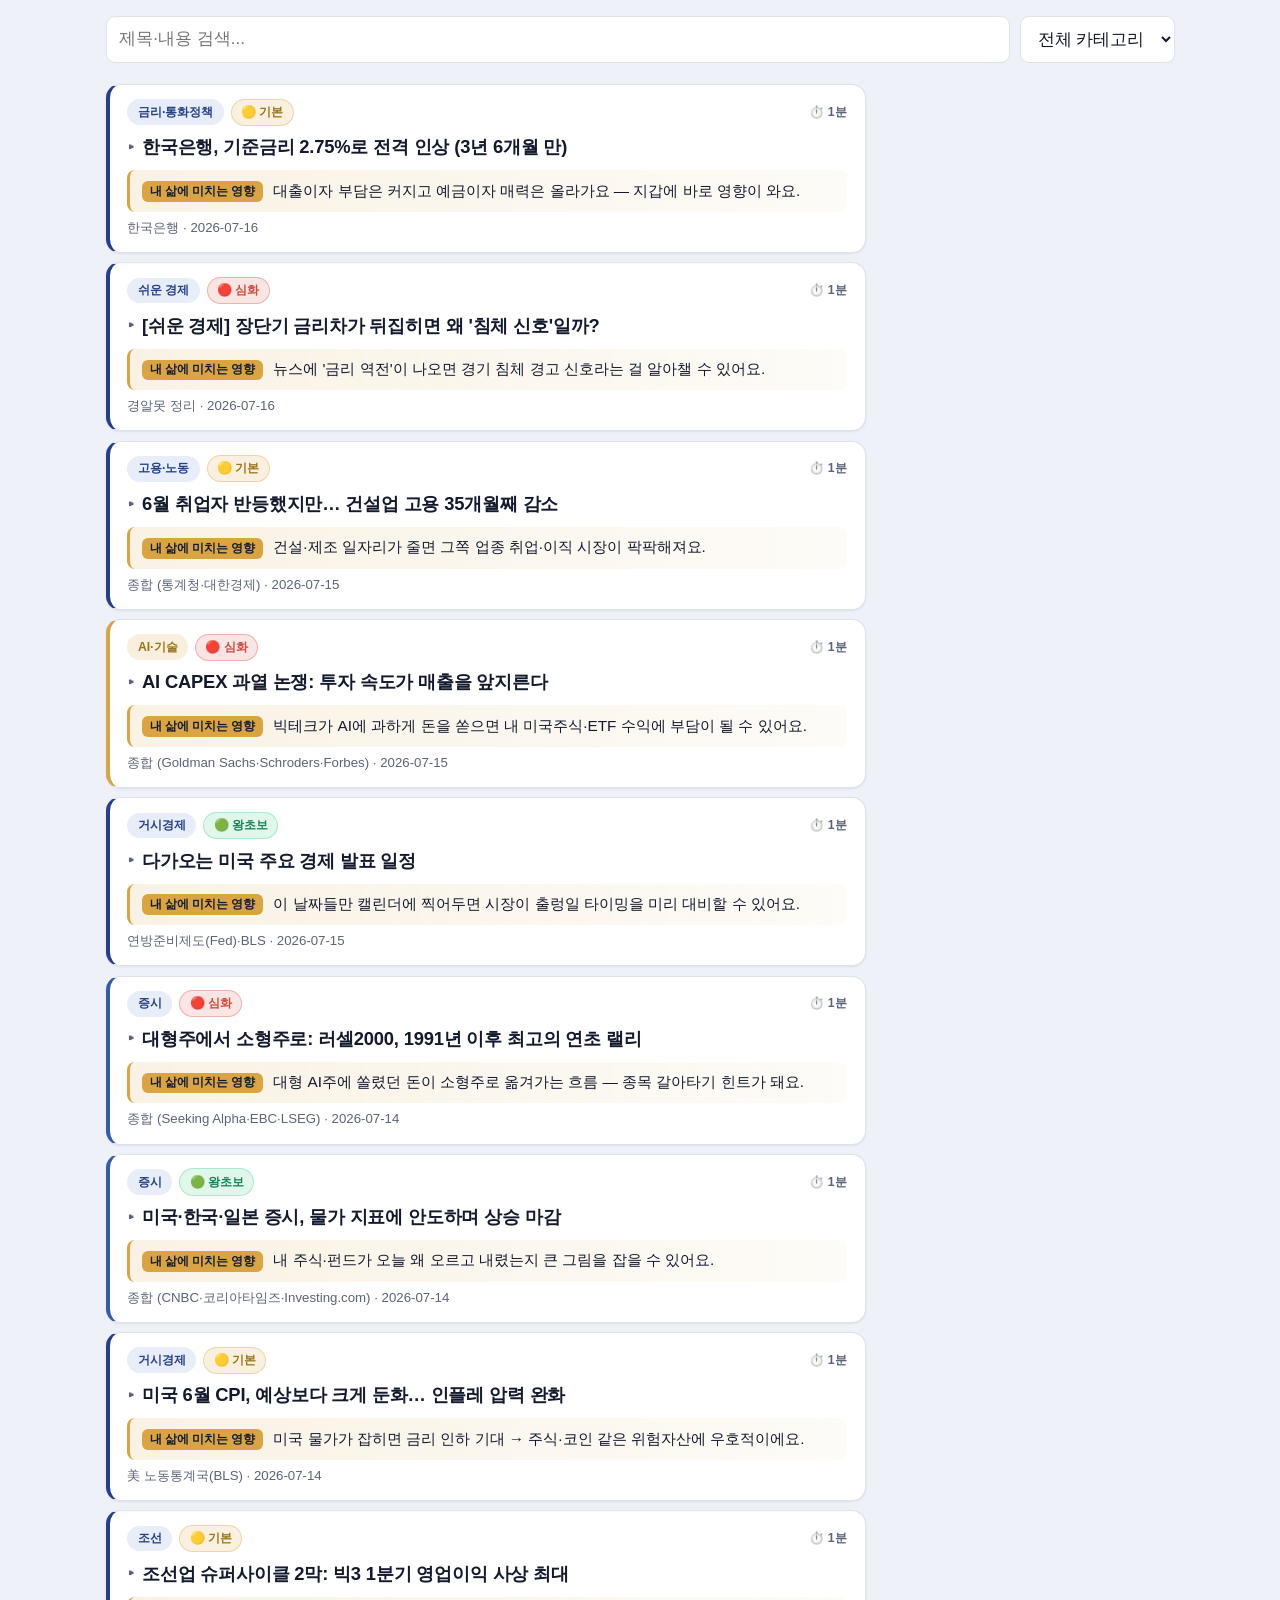
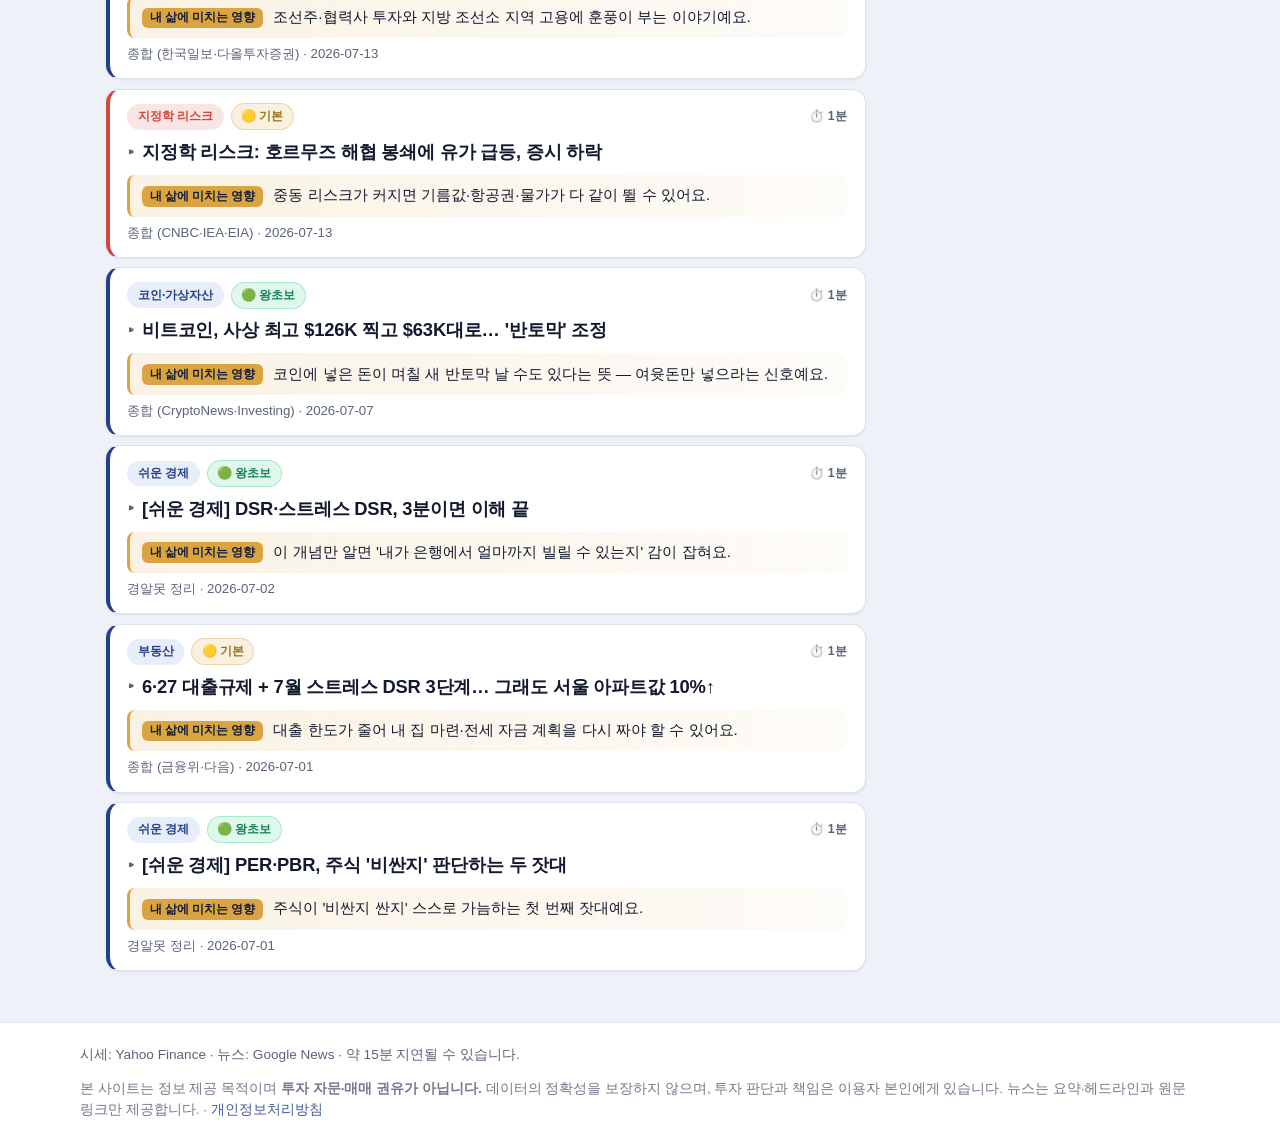
==== commit 508aa51b: "Remove customer-tailored onboarding/personalization per request - Drop onboarding modal, greeting ba" ====
--- a/index.html
+++ b/index.html
@@ -28,7 +28,7 @@
 
 <link rel="icon" type="image/svg+xml" href="favicon.svg">
 <link rel="apple-touch-icon" href="favicon.svg">
-<link rel="stylesheet" href="style.css?v=16">
+<link rel="stylesheet" href="style.css?v=17">
 </head>
 <body>
   <header class="site-header">
@@ -185,6 +185,6 @@
     </div>
   </div>
 
-  <script src="script.js?v=16"></script>
+  <script src="script.js?v=17"></script>
 </body>
 </html>
--- a/style.css
+++ b/style.css
@@ -1013,185 +1013,3 @@
   .site-header h1, .news-card h3, .section-head h2 { overflow-wrap: anywhere; }
   .footer-inner { flex-direction: column; align-items: flex-start; }
 }
-
-/* ---------- 고객 맞춤: 인사 배너 ---------- */
-.greet-banner {
-  background: linear-gradient(135deg, var(--navy-800), var(--navy-600));
-  color: #fff;
-  border-radius: var(--radius);
-  padding: 0.9rem 1.1rem;
-  margin-bottom: 1rem;
-  box-shadow: var(--shadow-sm);
-  border: 1px solid var(--navy-500);
-}
-.greet-top { display: flex; align-items: center; gap: 0.7rem; }
-.greet-emoji { font-size: 1.7rem; flex: 0 0 auto; }
-.greet-text { flex: 1 1 auto; min-width: 0; }
-.greet-title { font-weight: 800; font-size: 1rem; }
-.greet-sub { font-size: 0.83rem; color: var(--gold-soft); margin-top: 0.15rem; line-height: 1.4; }
-.greet-edit {
-  flex: 0 0 auto;
-  background: rgba(255, 255, 255, 0.14);
-  color: #fff;
-  border: 1px solid rgba(255, 255, 255, 0.28);
-  border-radius: 999px;
-  padding: 0.35rem 0.7rem;
-  font-size: 0.76rem;
-  font-weight: 700;
-  cursor: pointer;
-}
-.greet-edit:hover { background: var(--gold); color: var(--navy-900); border-color: var(--gold); }
-.greet-chips { display: flex; align-items: center; flex-wrap: wrap; gap: 0.35rem; margin-top: 0.7rem; }
-.greet-chip-label { font-size: 0.72rem; font-weight: 800; color: var(--gold-soft); margin-right: 0.15rem; }
-.greet-chip {
-  font-size: 0.74rem;
-  font-weight: 600;
-  background: rgba(255, 255, 255, 0.14);
-  color: #fff;
-  padding: 0.14rem 0.55rem;
-  border-radius: 999px;
-}
-
-/* ---------- 온보딩 모달 ---------- */
-.onb-overlay, .settings-overlay {
-  position: fixed;
-  inset: 0;
-  z-index: 200;
-  background: rgba(8, 14, 30, 0.62);
-  backdrop-filter: blur(3px);
-  display: flex;
-  align-items: center;
-  justify-content: center;
-  padding: 1rem;
-}
-.onb-card {
-  position: relative;
-  width: 100%;
-  max-width: 460px;
-  max-height: 90vh;
-  overflow-y: auto;
-  background: var(--surface);
-  color: var(--text);
-  border-radius: 18px;
-  padding: 1.4rem 1.3rem 1.5rem;
-  box-shadow: var(--shadow);
-  border: 1px solid var(--border);
-}
-.onb-x {
-  position: absolute;
-  top: 0.7rem;
-  right: 0.8rem;
-  background: none;
-  border: none;
-  font-size: 1.1rem;
-  color: var(--text-muted);
-  cursor: pointer;
-  line-height: 1;
-}
-.onb-h { margin: 0 0 0.3rem; font-size: 1.25rem; font-weight: 800; }
-.onb-lead { margin: 0 0 1.1rem; font-size: 0.85rem; color: var(--text-muted); line-height: 1.5; }
-.onb-q { margin-bottom: 1.1rem; }
-.onb-q-title { font-size: 0.92rem; font-weight: 700; margin-bottom: 0.55rem; }
-.onb-hint { font-size: 0.72rem; font-weight: 500; color: var(--text-muted); }
-.onb-opts { display: flex; flex-wrap: wrap; gap: 0.4rem; }
-.onb-opt {
-  font: inherit;
-  font-size: 0.84rem;
-  font-weight: 600;
-  padding: 0.45rem 0.75rem;
-  border-radius: 999px;
-  border: 1.5px solid var(--border);
-  background: var(--surface);
-  color: var(--text);
-  cursor: pointer;
-  transition: all 0.12s ease;
-}
-.onb-opt:hover { border-color: var(--navy-500); }
-.onb-opt.on {
-  background: var(--navy-600);
-  border-color: var(--navy-600);
-  color: #fff;
-}
-.onb-start {
-  width: 100%;
-  margin-top: 0.4rem;
-  padding: 0.85rem;
-  border: none;
-  border-radius: 12px;
-  background: linear-gradient(145deg, var(--gold), #bd8b2a);
-  color: var(--navy-900);
-  font-size: 1rem;
-  font-weight: 800;
-  cursor: pointer;
-}
-.onb-start:hover { filter: brightness(1.05); }
-
-/* ---------- 설정 시트 ---------- */
-.settings-overlay { align-items: flex-end; }
-.settings-sheet {
-  width: 100%;
-  max-width: 460px;
-  background: var(--surface);
-  color: var(--text);
-  border-radius: 18px 18px 0 0;
-  padding: 1.1rem 1.2rem 1.6rem;
-  box-shadow: var(--shadow);
-  border: 1px solid var(--border);
-}
-@media (min-width: 520px) {
-  .settings-overlay { align-items: center; }
-  .settings-sheet { border-radius: 18px; }
-}
-.settings-head { display: flex; align-items: center; justify-content: space-between; margin-bottom: 1rem; }
-.settings-head b { font-size: 1.05rem; }
-.settings-head .onb-x { position: static; }
-.set-row { display: flex; align-items: center; justify-content: space-between; gap: 0.8rem; margin-bottom: 0.9rem; }
-.set-label { font-size: 0.9rem; font-weight: 700; flex: 0 0 auto; }
-.seg { display: flex; gap: 0.3rem; background: var(--chip-bg); padding: 0.2rem; border-radius: 10px; }
-.seg-btn {
-  font: inherit;
-  font-size: 0.78rem;
-  font-weight: 700;
-  padding: 0.35rem 0.6rem;
-  border: none;
-  border-radius: 8px;
-  background: transparent;
-  color: var(--text-muted);
-  cursor: pointer;
-}
-.seg-btn.on { background: var(--surface); color: var(--navy-600); box-shadow: var(--shadow-sm); }
-:root[data-theme="dark"] .seg-btn.on { color: var(--gold-soft); }
-.set-redo {
-  width: 100%;
-  margin-top: 0.4rem;
-  padding: 0.75rem;
-  border: 1.5px solid var(--navy-500);
-  border-radius: 12px;
-  background: var(--surface);
-  color: var(--navy-600);
-  font-size: 0.92rem;
-  font-weight: 700;
-  cursor: pointer;
-}
-:root[data-theme="dark"] .set-redo { color: var(--gold-soft); }
-.set-redo:hover { background: var(--navy-600); color: #fff; border-color: var(--navy-600); }
-
-/* ---------- 설정 FAB ---------- */
-.settings-fab {
-  position: fixed;
-  right: 1rem;
-  bottom: 1rem;
-  z-index: 150;
-  width: 48px;
-  height: 48px;
-  border-radius: 50%;
-  border: 1px solid var(--border);
-  background: var(--surface);
-  box-shadow: var(--shadow);
-  font-size: 1.3rem;
-  cursor: pointer;
-  display: flex;
-  align-items: center;
-  justify-content: center;
-}
-.settings-fab:hover { transform: translateY(-2px); }
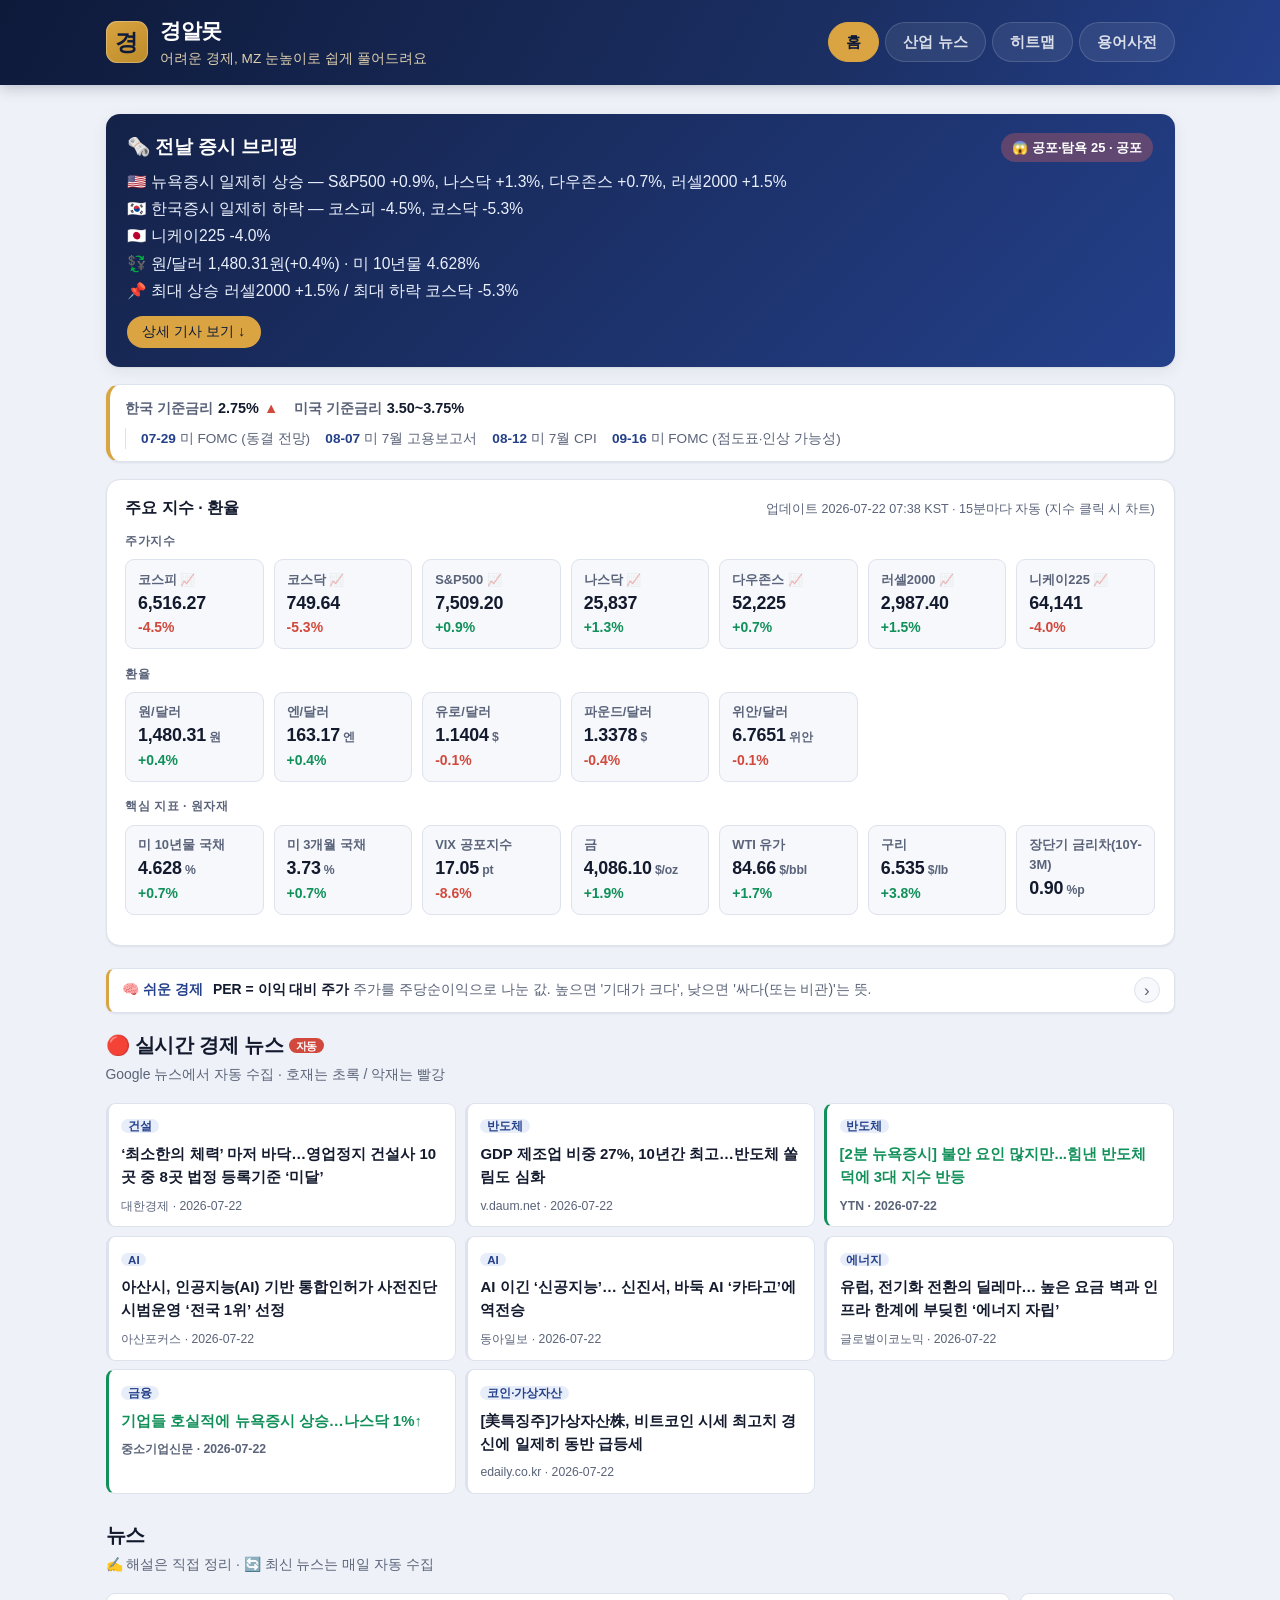
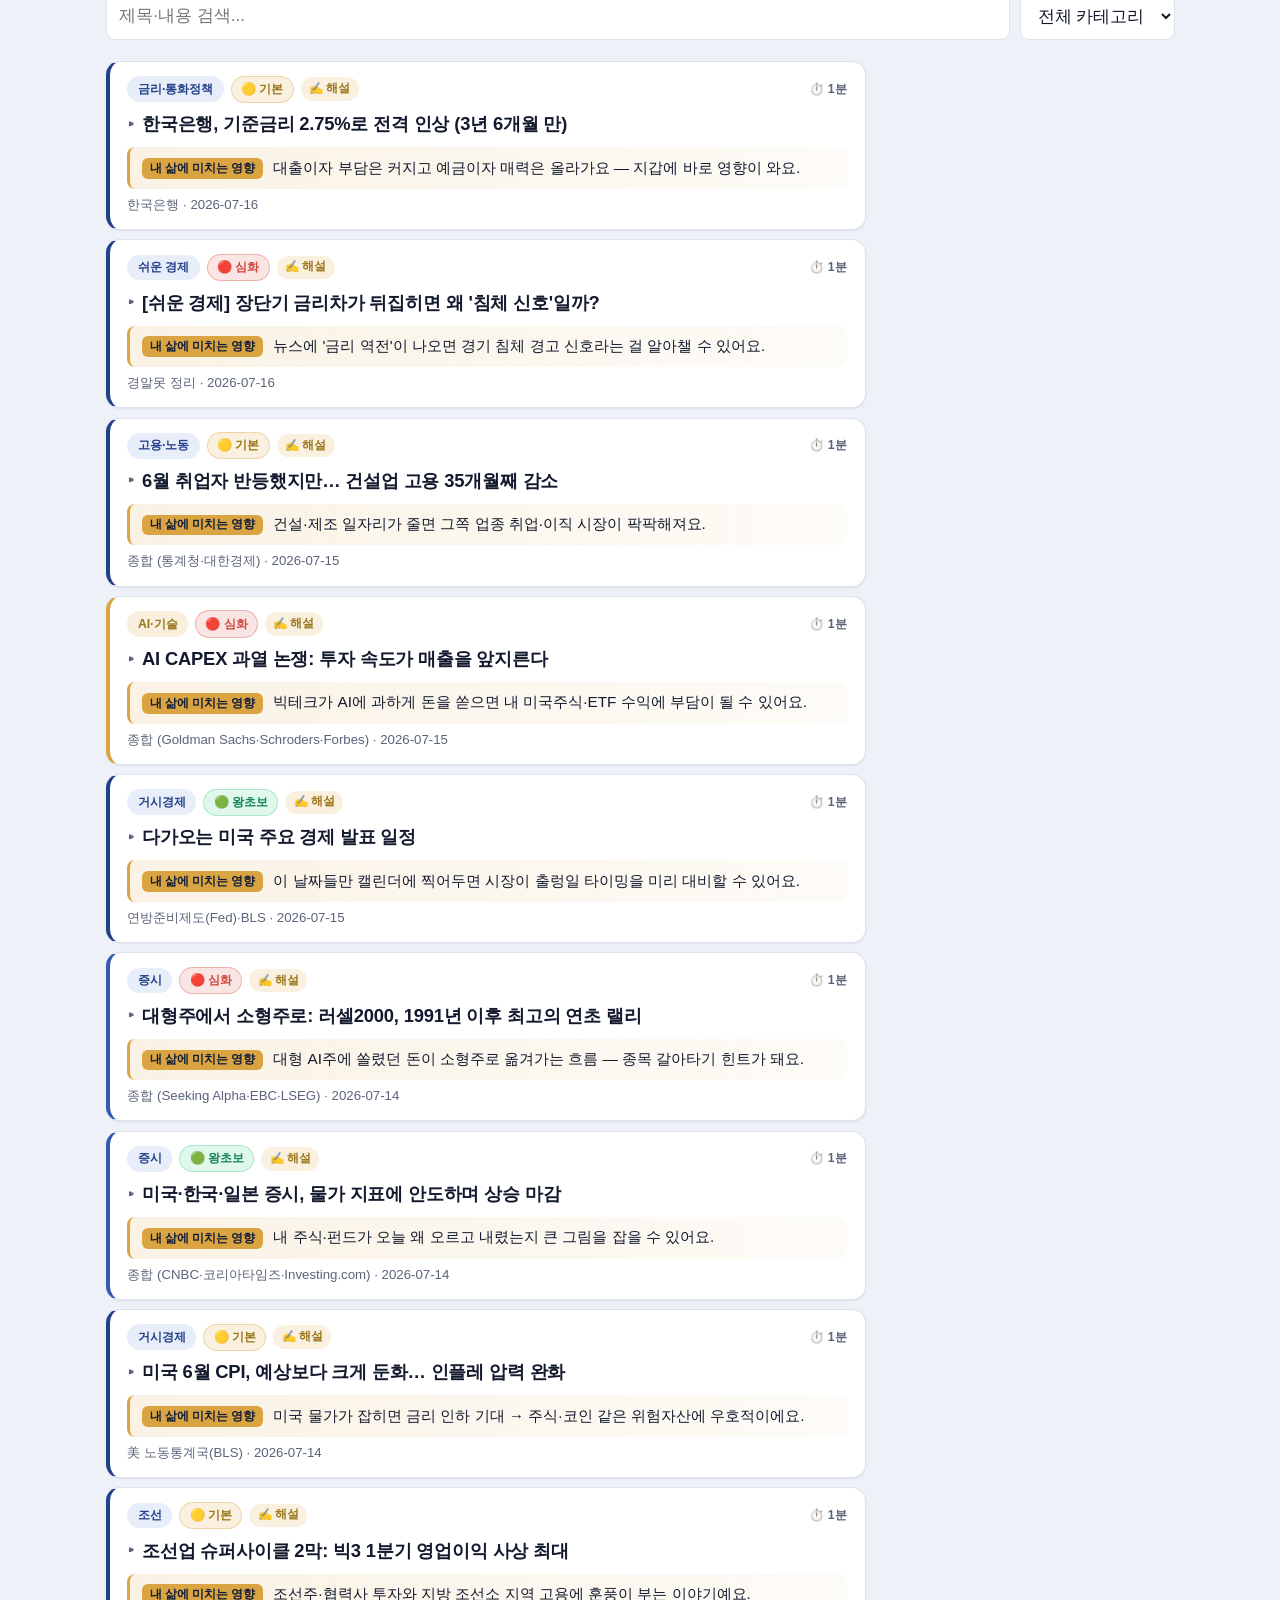
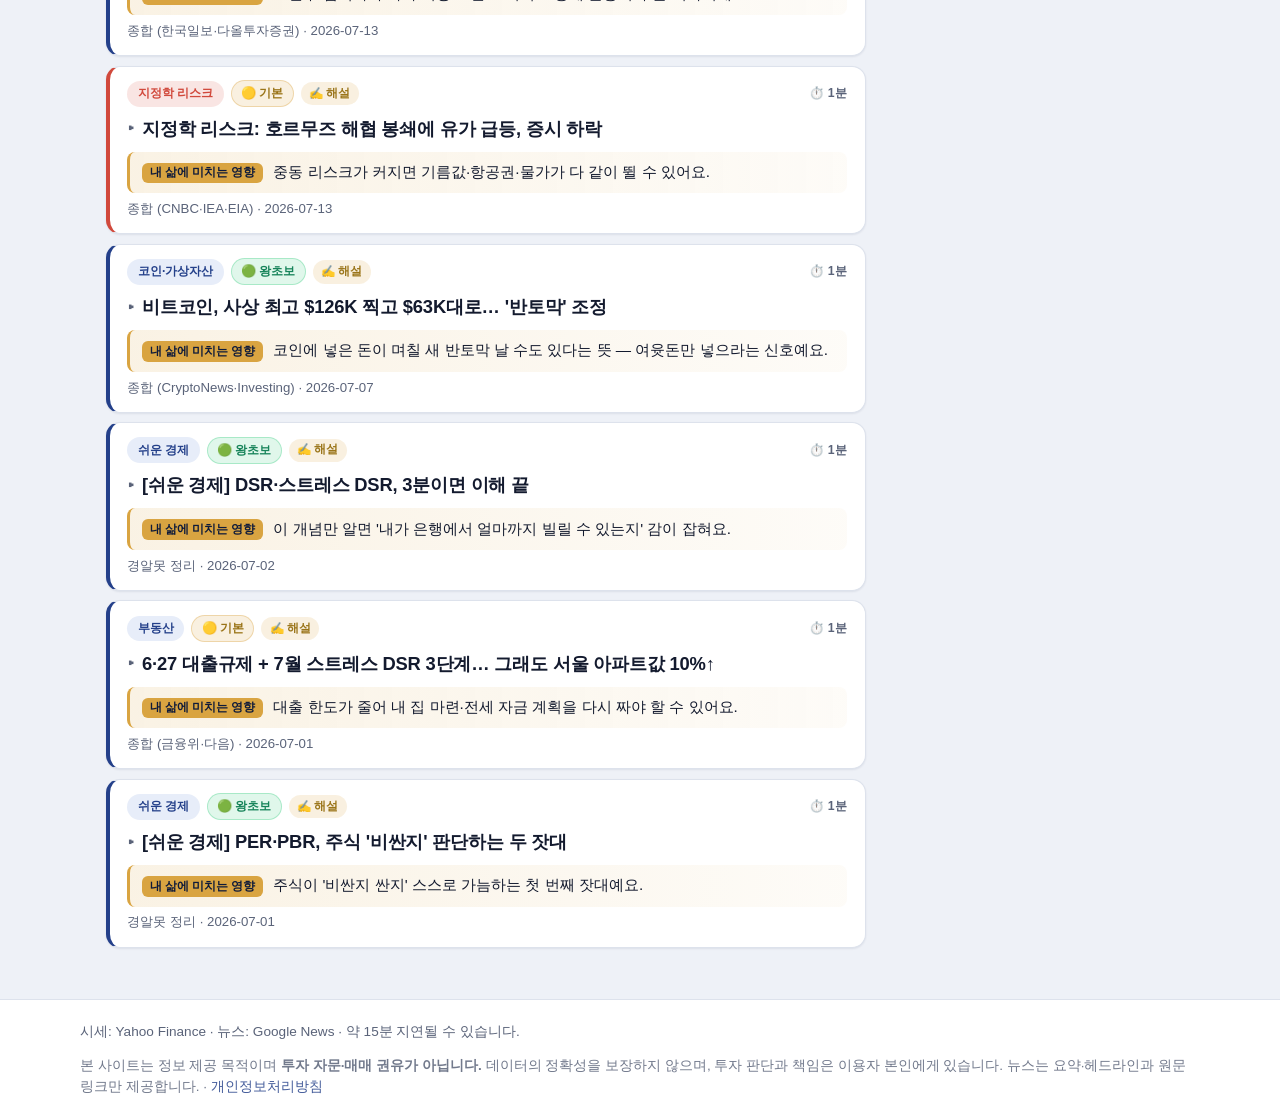
==== commit 2c594e01: "Add daily auto-updating news feed - New scripts/update_news.py: pulls latest Korean economic news fr" ====
--- a/index.html
+++ b/index.html
@@ -28,7 +28,7 @@
 
 <link rel="icon" type="image/svg+xml" href="favicon.svg">
 <link rel="apple-touch-icon" href="favicon.svg">
-<link rel="stylesheet" href="style.css?v=17">
+<link rel="stylesheet" href="style.css?v=18">
 </head>
 <body>
   <header class="site-header">
@@ -89,7 +89,7 @@
 
       <div class="section-head news-section-head">
         <h2>뉴스</h2>
-        <p class="section-sub">카테고리별 팩트 기반 정리</p>
+        <p class="section-sub">✍️ 해설은 직접 정리 · 🔄 최신 뉴스는 매일 자동 수집</p>
       </div>
       <div class="toolbar">
         <input type="search" id="newsSearch" placeholder="제목·내용 검색...">
@@ -185,6 +185,6 @@
     </div>
   </div>
 
-  <script src="script.js?v=17"></script>
+  <script src="script.js?v=18"></script>
 </body>
 </html>
--- a/style.css
+++ b/style.css
@@ -592,6 +592,16 @@
   color: var(--text-muted);
   margin-left: auto;
 }
+.auto-badge, .pick-badge {
+  font-size: 0.68rem;
+  font-weight: 700;
+  padding: 0.16rem 0.5rem;
+  border-radius: 999px;
+}
+.auto-badge { background: rgba(52, 91, 176, 0.14); color: var(--navy-600); }
+.pick-badge { background: rgba(217, 164, 65, 0.16); color: #9a7418; }
+:root[data-theme="dark"] .auto-badge { color: #a8c0f0; }
+:root[data-theme="dark"] .pick-badge { color: var(--gold-soft); }
 
 /* '내 삶에 미치는 영향' 한 줄 훅 — 접혀 있어도 보임 */
 .impact-line {
